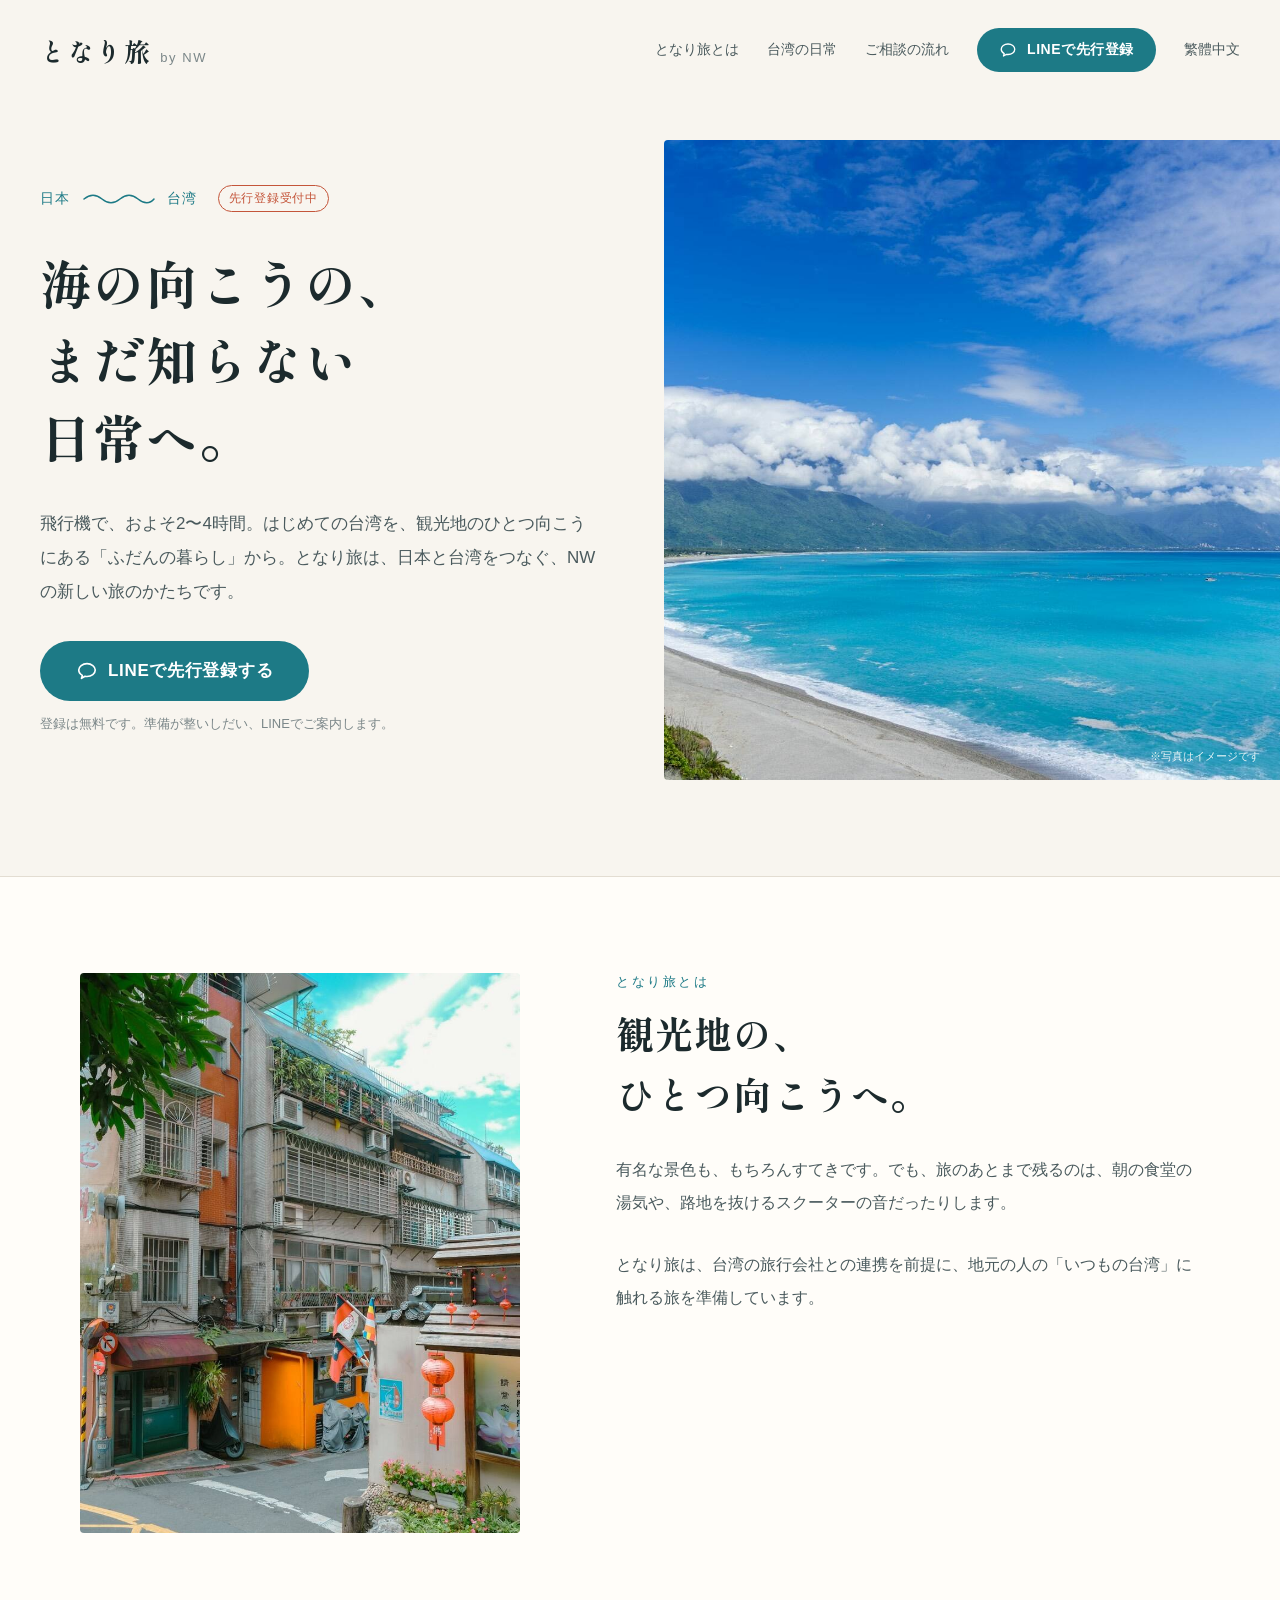
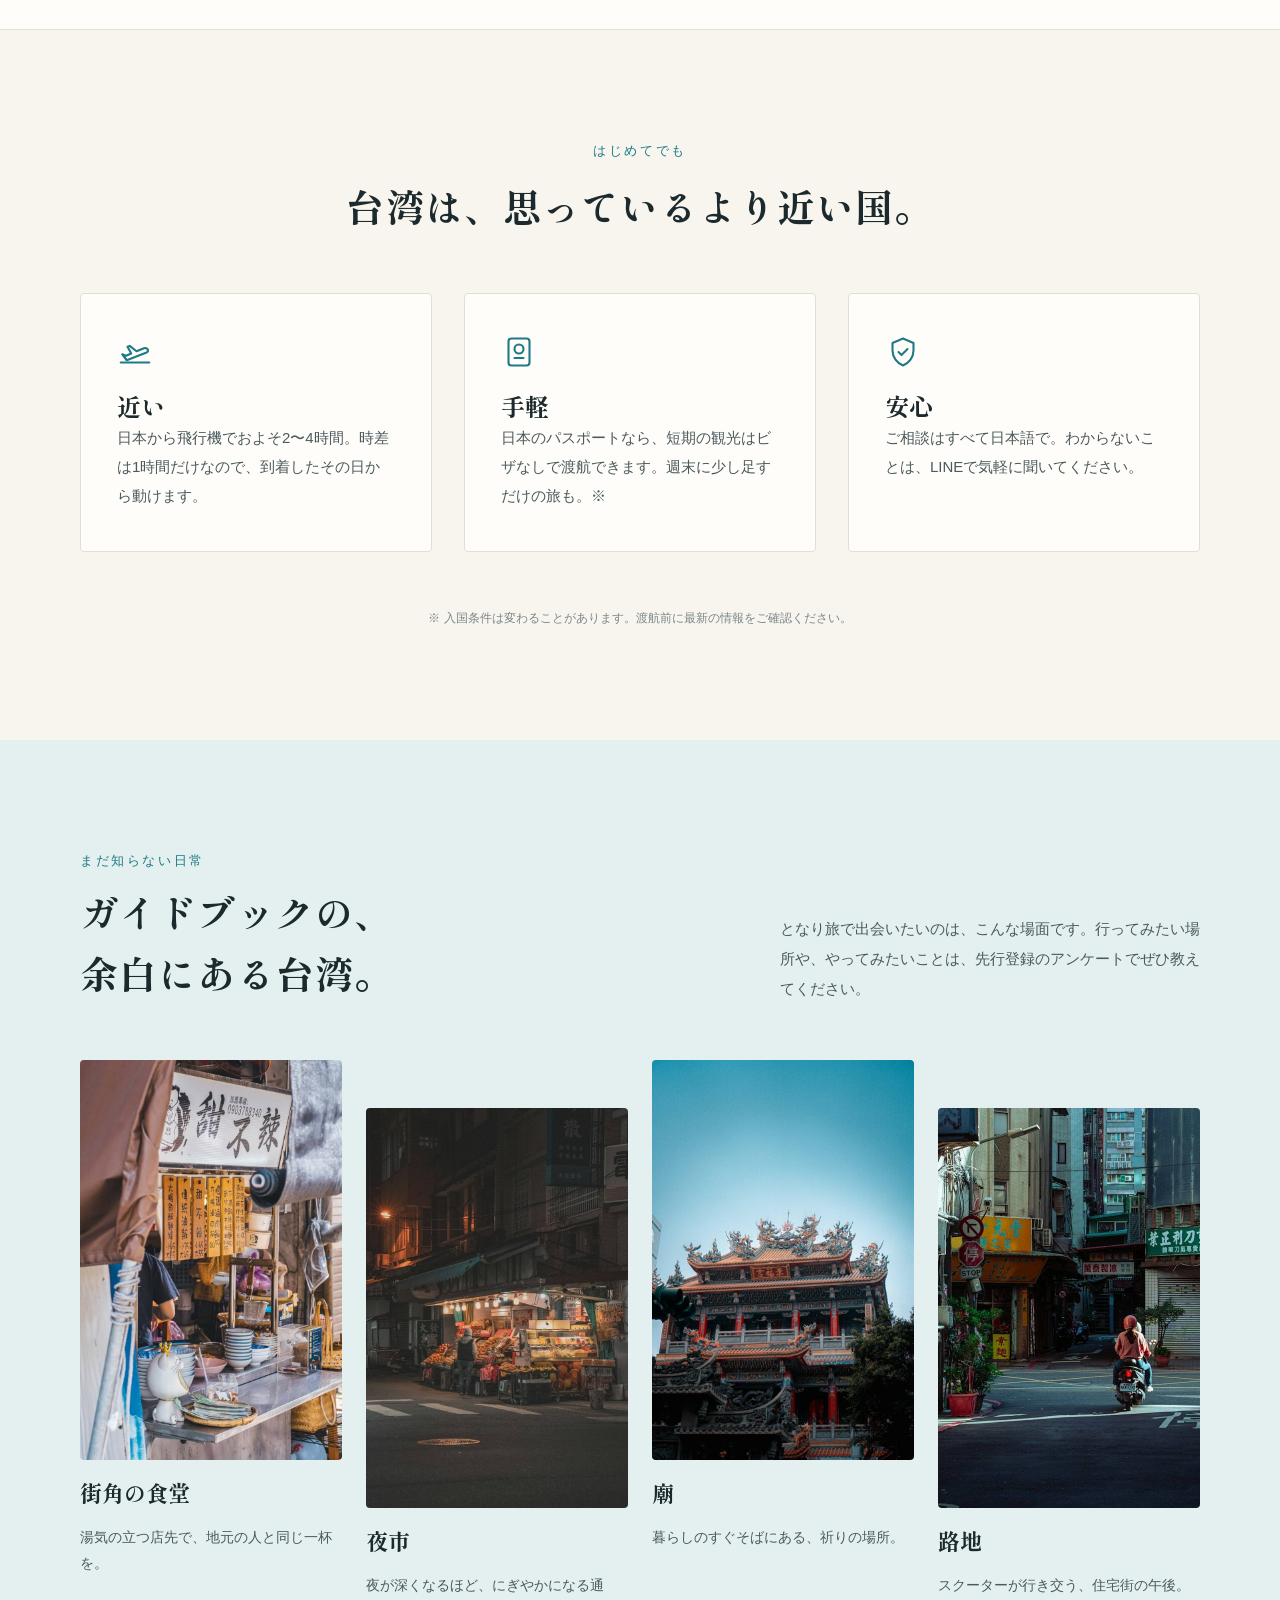
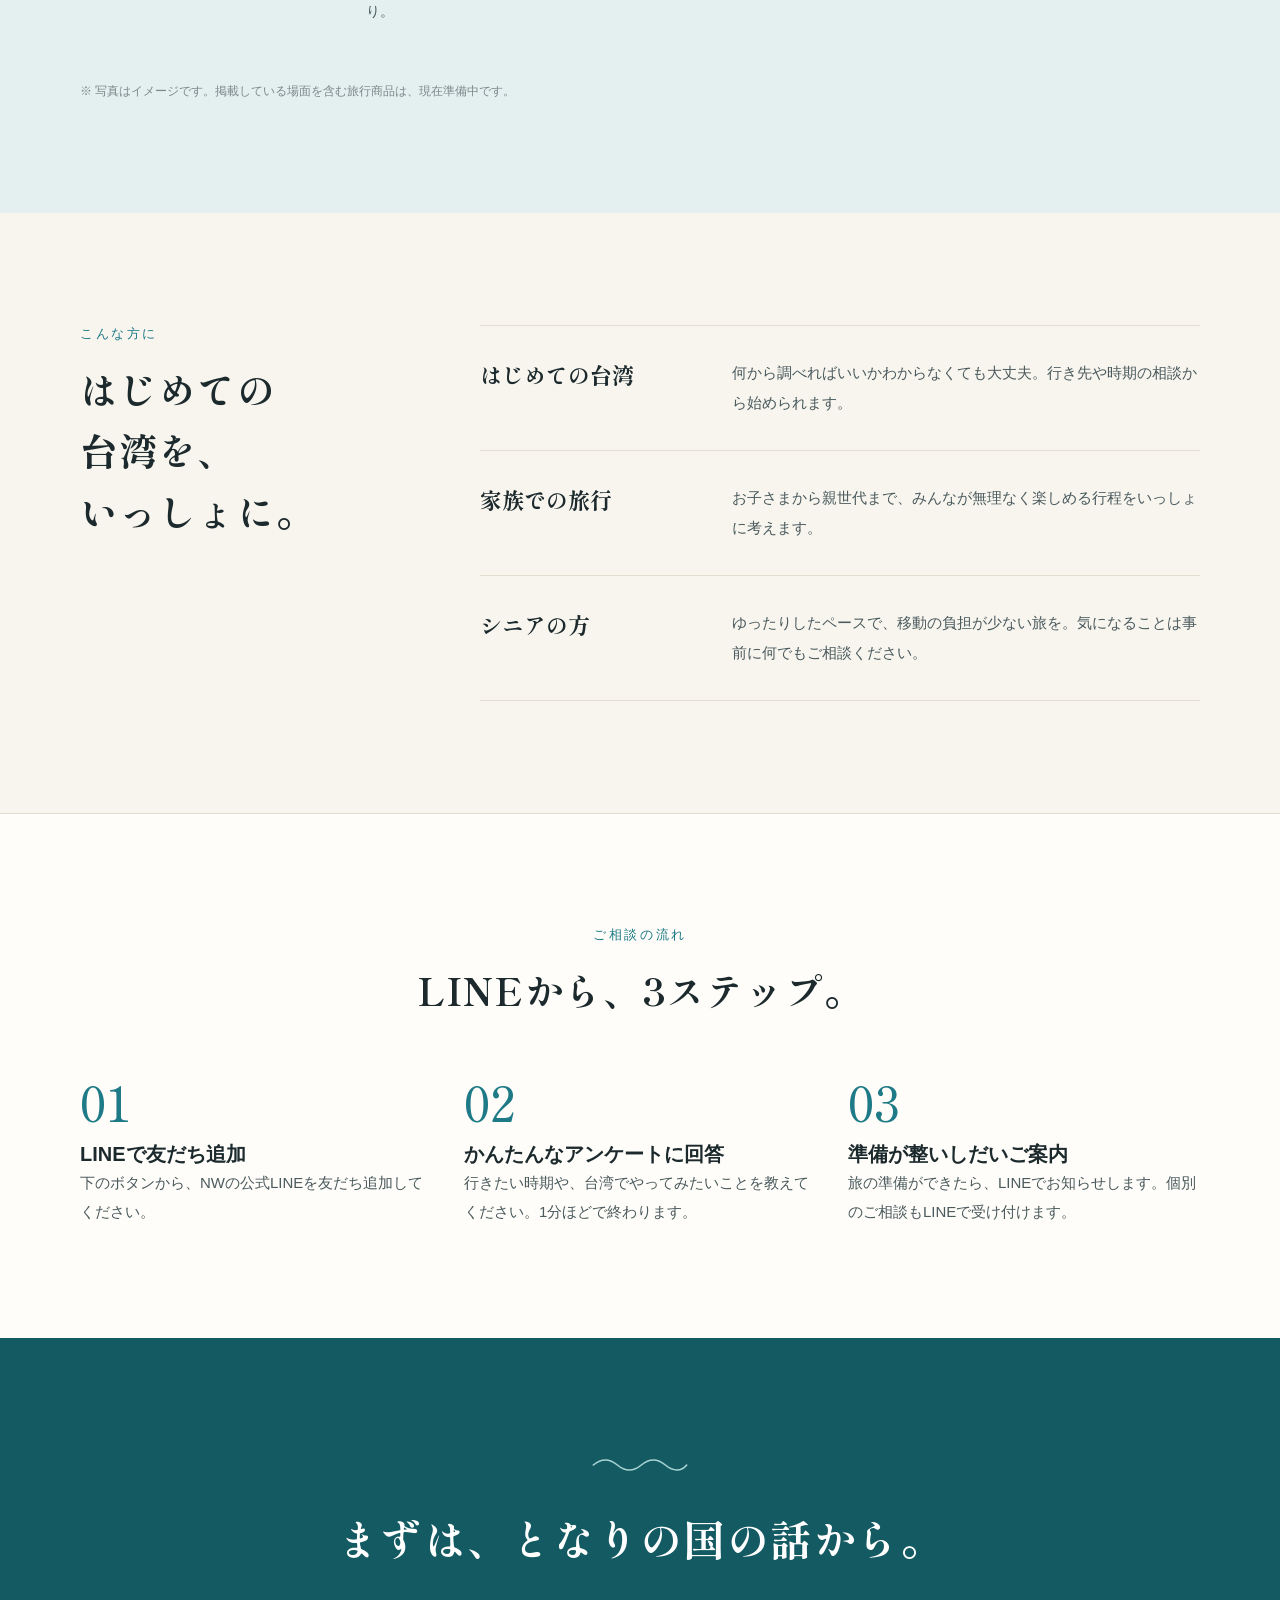
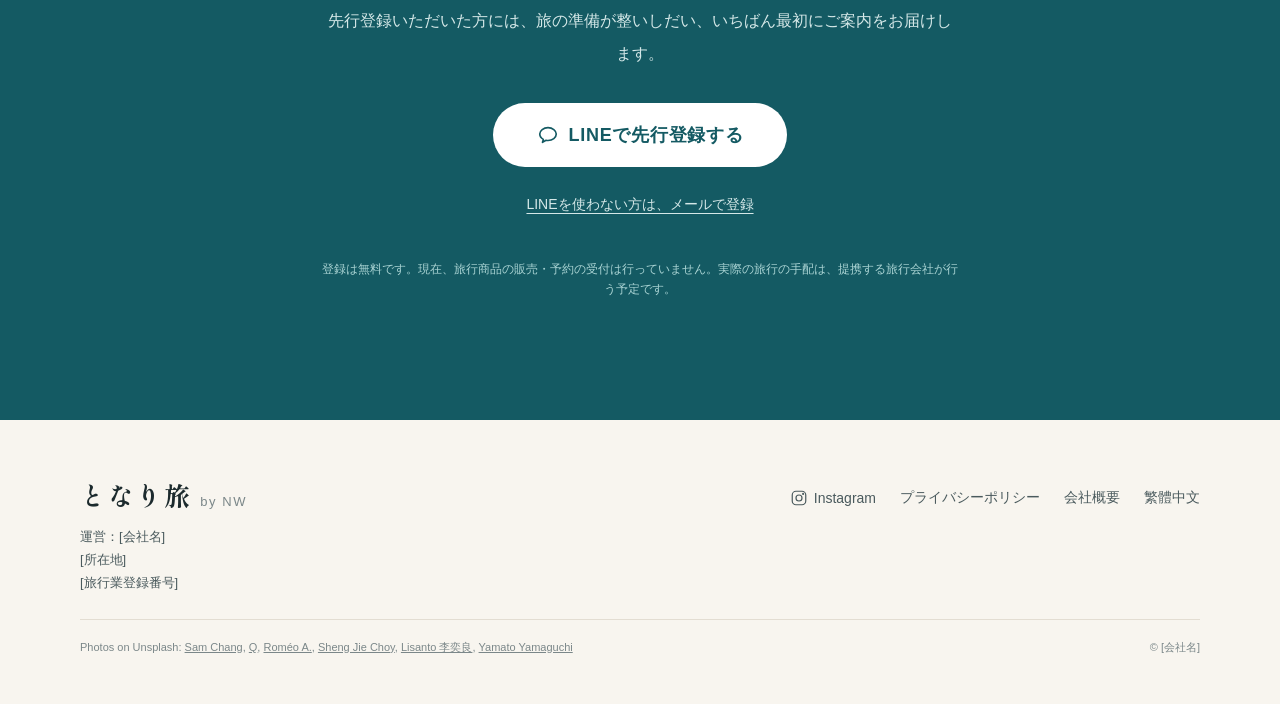
==== index.html @ 65dc94ba "Add となり旅 by NW landing pages (ja / zh-TW) Pre-launch sign-up LP with Japanese and Traditional Chines" ====
<!doctype html>
<html lang="ja">
<head>
<meta charset="utf-8">
<meta name="viewport" content="width=device-width, initial-scale=1">
<meta name="robots" content="noindex, nofollow">
<title>となり旅 by NW ｜ 海の向こうの、まだ知らない日常へ。</title>
<meta name="description" content="はじめての台湾を、観光地のひとつ向こうにある「ふだんの暮らし」から。日本と台湾をつなぐ、NWの新しい旅「となり旅」の先行登録を受け付けています。">
<meta name="theme-color" content="#f8f5ef">
<link rel="preconnect" href="https://fonts.googleapis.com">
<link rel="preconnect" href="https://fonts.gstatic.com" crossorigin>
<link rel="stylesheet" href="https://fonts.googleapis.com/css2?family=Shippori+Mincho+B1:wght@500;700&family=Zen+Kaku+Gothic+New:wght@400;500;700&display=swap">
<link rel="stylesheet" href="css/style.css">
</head>
<body>

<header class="site-header">
  <a class="brand" href="./">
    <span class="brand__name">となり旅</span>
    <span class="brand__by">by NW</span>
  </a>
  <nav class="site-nav" aria-label="ページ内">
    <a href="#about">となり旅とは</a>
    <a href="#scenes">台湾の日常</a>
    <a href="#flow">ご相談の流れ</a>
    <a class="btn" href="#entry">
      <svg width="18" height="18" viewBox="0 0 24 24" fill="none" stroke="currentColor" stroke-width="1.8" stroke-linecap="round" stroke-linejoin="round" aria-hidden="true"><path d="M12 4c-4.97 0-9 3.13-9 7 0 2.4 1.55 4.52 3.93 5.78L6 20l3.9-2.2c.68.13 1.38.2 2.1.2 4.97 0 9-3.13 9-7s-4.03-7-9-7z"/></svg>
      LINEで先行登録
    </a>
    <a href="zh-tw/" lang="zh-Hant-TW">繁體中文</a>
  </nav>
  <a class="btn site-header__cta" href="#entry">先行登録</a>
</header>

<main>
  <section class="hero">
    <div class="hero__media">
      <img src="images/sea.jpg" alt="台湾の海岸線" width="1600" height="1067" fetchpriority="high">
      <span class="hero__caption">※写真はイメージです</span>
    </div>
    <div class="hero__text">
      <p class="route">
        <span>日本</span>
        <svg height="10" viewBox="0 0 72 10" fill="none" aria-hidden="true"><path d="M1 5c6-5 12-5 18 0s12 5 18 0 12-5 18 0 12 5 16 0" stroke="currentColor" stroke-width="1.5" stroke-linecap="round"/></svg>
        <span>台湾</span>
        <span class="badge">先行登録受付中</span>
      </p>
      <h1>海の向こうの、<br>まだ知らない<br>日常へ。</h1>
      <p class="body">飛行機で、およそ2〜4時間。はじめての台湾を、観光地のひとつ向こうにある「ふだんの暮らし」から。となり旅は、日本と台湾をつなぐ、NWの新しい旅のかたちです。</p>
      <div class="hero__cta">
        <a class="btn btn--lg" href="#entry">
          <svg width="22" height="22" viewBox="0 0 24 24" fill="none" stroke="currentColor" stroke-width="1.8" stroke-linecap="round" stroke-linejoin="round" aria-hidden="true"><path d="M12 4c-4.97 0-9 3.13-9 7 0 2.4 1.55 4.52 3.93 5.78L6 20l3.9-2.2c.68.13 1.38.2 2.1.2 4.97 0 9-3.13 9-7s-4.03-7-9-7z"/></svg>
          LINEで先行登録する
        </a>
        <p class="note">登録は無料です。準備が整いしだい、LINEでご案内します。</p>
      </div>
    </div>
  </section>

  <section class="about" id="about">
    <div class="wrap about__grid">
      <img class="about__media" src="images/lanterns.jpg" alt="提灯の下がる台湾の街角" width="800" height="1200" loading="lazy">
      <div class="about__head stack">
        <p class="eyebrow">となり旅とは</p>
        <h2 class="h2">観光地の、<br>ひとつ向こうへ。</h2>
      </div>
      <div class="about__text">
        <p class="body">有名な景色も、もちろんすてきです。でも、旅のあとまで残るのは、朝の食堂の湯気や、路地を抜けるスクーターの音だったりします。</p>
        <p class="body">となり旅は、台湾の旅行会社との連携を前提に、地元の人の「いつもの台湾」に触れる旅を準備しています。</p>
      </div>
    </div>
  </section>

  <section class="section">
    <div class="wrap">
      <div class="section__head section__head--center">
        <p class="eyebrow">はじめてでも</p>
        <h2 class="h2">台湾は、<br class="br-m">思っているより近い国。</h2>
      </div>
      <div class="points">
        <div class="point">
          <svg viewBox="0 0 24 24" fill="none" stroke="#1d7a86" stroke-width="1.4" stroke-linecap="round" stroke-linejoin="round" aria-hidden="true"><path d="M2.5 19h19"/><path d="M3.5 13.5l2.5 1 3.5-1.5L7 8.5l1.5-.6 4.5 3.6 5-2c1.1-.44 2.3.1 2.6 1.1.2.7-.2 1.4-.9 1.7L6.5 17.5l-3-4z"/></svg>
          <div>
            <h3>近い</h3>
            <p>日本から飛行機でおよそ2〜4時間。時差は1時間だけなので、到着したその日から動けます。</p>
          </div>
        </div>
        <div class="point">
          <svg viewBox="0 0 24 24" fill="none" stroke="#1d7a86" stroke-width="1.4" stroke-linecap="round" stroke-linejoin="round" aria-hidden="true"><rect x="5" y="3" width="14" height="18" rx="2"/><circle cx="12" cy="10" r="3"/><path d="M9 16h6"/></svg>
          <div>
            <h3>手軽</h3>
            <p>日本のパスポートなら、短期の観光はビザなしで渡航できます。週末に少し足すだけの旅も。※</p>
          </div>
        </div>
        <div class="point">
          <svg viewBox="0 0 24 24" fill="none" stroke="#1d7a86" stroke-width="1.4" stroke-linecap="round" stroke-linejoin="round" aria-hidden="true"><path d="M12 3l7 3v5c0 4.5-3 8.3-7 10-4-1.7-7-5.5-7-10V6l7-3z"/><path d="M9 12l2 2 4-4"/></svg>
          <div>
            <h3>安心</h3>
            <p>ご相談はすべて日本語で。わからないことは、LINEで気軽に聞いてください。</p>
          </div>
        </div>
      </div>
      <p class="note">※ 入国条件は変わることがあります。渡航前に最新の情報をご確認ください。</p>
    </div>
  </section>

  <section class="section section--tint" id="scenes">
    <div class="wrap">
      <div class="section__head section__head--split">
        <div class="stack">
          <p class="eyebrow">まだ知らない日常</p>
          <h2 class="h2">ガイドブックの、<br>余白にある台湾。</h2>
        </div>
        <p class="body">となり旅で出会いたいのは、こんな場面です。行ってみたい場所や、やってみたいことは、先行登録のアンケートでぜひ教えてください。</p>
      </div>
      <div class="scenes">
        <div class="scene">
          <img src="images/breakfast.jpg" alt="台湾の街角の食堂" width="800" height="1200" loading="lazy">
          <h3>街角の食堂</h3>
          <p>湯気の立つ店先で、地元の人と同じ一杯を。</p>
        </div>
        <div class="scene">
          <img src="images/market.jpg" alt="夜の果物屋" width="960" height="1200" loading="lazy">
          <h3>夜市</h3>
          <p>夜が深くなるほど、にぎやかになる通り。</p>
        </div>
        <div class="scene">
          <img src="images/temple.jpg" alt="台湾の廟" width="800" height="1200" loading="lazy">
          <h3>廟</h3>
          <p>暮らしのすぐそばにある、祈りの場所。</p>
        </div>
        <div class="scene">
          <img src="images/alley.jpg" alt="スクーターが走る路地" width="1200" height="800" loading="lazy">
          <h3>路地</h3>
          <p>スクーターが行き交う、住宅街の午後。</p>
        </div>
      </div>
      <p class="note">※ 写真はイメージです。掲載している場面を含む旅行商品は、現在準備中です。</p>
    </div>
  </section>

  <section class="section">
    <div class="wrap whom-grid">
      <div class="section__head">
        <p class="eyebrow">こんな方に</p>
        <h2 class="h2">はじめての<br class="br-d">台湾を、<br>いっしょに。</h2>
      </div>
      <div class="whom">
        <div class="whom__item">
          <h3>はじめての台湾</h3>
          <p>何から調べればいいかわからなくても大丈夫。行き先や時期の相談から始められます。</p>
        </div>
        <div class="whom__item">
          <h3>家族での旅行</h3>
          <p>お子さまから親世代まで、みんなが無理なく楽しめる行程をいっしょに考えます。</p>
        </div>
        <div class="whom__item">
          <h3>シニアの方</h3>
          <p>ゆったりしたペースで、移動の負担が少ない旅を。気になることは事前に何でもご相談ください。</p>
        </div>
      </div>
    </div>
  </section>

  <section class="section section--paper" id="flow">
    <div class="wrap">
      <div class="section__head section__head--center">
        <p class="eyebrow">ご相談の流れ</p>
        <h2 class="h2">LINEから、3ステップ。</h2>
      </div>
      <ol class="steps">
        <li class="step">
          <span class="step__num">01</span>
          <div>
            <h3>LINEで友だち追加</h3>
            <p>下のボタンから、NWの公式LINEを友だち追加してください。</p>
          </div>
        </li>
        <li class="step">
          <span class="step__num">02</span>
          <div>
            <h3>かんたんなアンケートに回答</h3>
            <p>行きたい時期や、台湾でやってみたいことを教えてください。1分ほどで終わります。</p>
          </div>
        </li>
        <li class="step">
          <span class="step__num">03</span>
          <div>
            <h3>準備が整いしだいご案内</h3>
            <p>旅の準備ができたら、LINEでお知らせします。個別のご相談もLINEで受け付けます。</p>
          </div>
        </li>
      </ol>
    </div>
  </section>

  <section class="entry" id="entry">
    <div class="wrap entry__inner">
      <svg width="96" height="14" viewBox="0 0 72 10" fill="none" aria-hidden="true"><path d="M1 5c6-5 12-5 18 0s12 5 18 0 12-5 18 0 12 5 16 0" stroke="#a9d3d3" stroke-width="1.2" stroke-linecap="round"/></svg>
      <h2 class="h2">まずは、<br class="br-m">となりの国の話から。</h2>
      <p class="body">先行登録いただいた方には、旅の準備が整いしだい、いちばん最初にご案内をお届けします。</p>
      <div class="entry__actions">
        <a class="btn btn--lg btn--light" href="#" data-todo="LINE友だち追加URL">
          <svg width="22" height="22" viewBox="0 0 24 24" fill="none" stroke="currentColor" stroke-width="1.8" stroke-linecap="round" stroke-linejoin="round" aria-hidden="true"><path d="M12 4c-4.97 0-9 3.13-9 7 0 2.4 1.55 4.52 3.93 5.78L6 20l3.9-2.2c.68.13 1.38.2 2.1.2 4.97 0 9-3.13 9-7s-4.03-7-9-7z"/></svg>
          LINEで先行登録する
        </a>
        <a class="entry__sub" href="#" data-todo="登録フォームURL">LINEを使わない方は、メールで登録</a>
      </div>
      <p class="note">登録は無料です。現在、旅行商品の販売・予約の受付は行っていません。実際の旅行の手配は、提携する旅行会社が行う予定です。</p>
    </div>
  </section>
</main>

<footer class="site-footer">
  <div class="wrap">
    <div class="footer__top">
      <div>
        <a class="brand" href="./">
          <span class="brand__name">となり旅</span>
          <span class="brand__by">by NW</span>
        </a>
        <p class="footer__info">運営：[会社名]<br>[所在地]<br>[旅行業登録番号]</p>
      </div>
      <nav class="footer__links" aria-label="関連リンク">
        <a href="#" data-todo="Instagram URL">
          <svg width="18" height="18" viewBox="0 0 24 24" fill="none" stroke="currentColor" stroke-width="1.6" stroke-linecap="round" stroke-linejoin="round" aria-hidden="true"><rect x="3" y="3" width="18" height="18" rx="5"/><circle cx="12" cy="12" r="4"/><circle cx="17.5" cy="6.5" r="0.6"/></svg>
          Instagram
        </a>
        <a href="#" data-todo="プライバシーポリシーURL">プライバシーポリシー</a>
        <a href="#" data-todo="会社概要URL">会社概要</a>
        <a href="zh-tw/" lang="zh-Hant-TW">繁體中文</a>
      </nav>
    </div>
    <div class="footer__bottom">
      <p>Photos on Unsplash:
        <a href="https://unsplash.com/photos/qeETHbnFP3k">Sam Chang</a>,
        <a href="https://unsplash.com/photos/-mjP7Icbweo">Q</a>,
        <a href="https://unsplash.com/photos/vVSfT3BGTpU">Roméo A.</a>,
        <a href="https://unsplash.com/photos/BJ_3fA90gYo">Sheng Jie Choy</a>,
        <a href="https://unsplash.com/photos/N9Bb1ED2jwI">Lisanto 李奕良</a>,
        <a href="https://unsplash.com/photos/0eChcvsKYlU">Yamato Yamaguchi</a>
      </p>
      <p>© [会社名]</p>
    </div>
  </div>
</footer>

</body>
</html>
---- css/style.css ----
/* となり旅 by NW — shared styles (mobile first, desktop from 900px) */
:root {
  --bg: #f8f5ef;
  --paper: #fffdf9;
  --ink: #1c2a2d;
  --ink-2: #4a5a5d;
  --ink-3: #7b8789;
  --line: #e3ddd2;
  --sea: #1d7a86;
  --sea-deep: #145a63;
  --sea-tint: #e4f0ef;
  --sea-soft: #a9d3d3;
  --sea-mist: #d5e8e8;
  --vermilion: #c4553a;
  --serif: 'Shippori Mincho B1', 'Hiragino Mincho ProN', 'Yu Mincho', serif;
  --sans: 'Zen Kaku Gothic New', 'Hiragino Sans', 'Yu Gothic', sans-serif;
  --brand: 'Shippori Mincho B1', 'Hiragino Mincho ProN', serif;
}
:lang(zh-Hant-TW) {
  --serif: 'Noto Serif TC', 'Songti TC', 'PMingLiU', serif;
  --sans: 'Noto Sans TC', 'PingFang TC', 'Microsoft JhengHei', sans-serif;
}

* { box-sizing: border-box; }
html { scroll-behavior: smooth; }
@media (prefers-reduced-motion: reduce) { html { scroll-behavior: auto; } }
body {
  margin: 0;
  overflow-x: hidden;
  background: var(--bg);
  color: var(--ink);
  font-family: var(--sans);
  -webkit-font-smoothing: antialiased;
}
h1, h2, h3, p { margin: 0; }
img { display: block; max-width: 100%; }
a { color: var(--sea); text-decoration: none; }
a:hover { color: var(--sea-deep); }
a:focus-visible { outline: 2px solid var(--sea); outline-offset: 3px; }
svg { flex-shrink: 0; }

.wrap { width: 100%; max-width: 1200px; margin: 0 auto; padding: 0 20px; }
.eyebrow { font-size: 12px; font-weight: 500; letter-spacing: 0.2em; color: var(--sea); }
.h2 { font-family: var(--serif); font-weight: 700; font-size: 28px; line-height: 1.6; letter-spacing: 0.03em; text-wrap: balance; }
.body { font-size: 15px; line-height: 2; color: var(--ink-2); text-wrap: pretty; }
.note { font-size: 11px; line-height: 1.7; color: var(--ink-3); }
.stack { display: flex; flex-direction: column; gap: 12px; }
.br-d { display: none; }

/* Brand */
.brand { display: flex; align-items: baseline; gap: 8px; color: var(--ink); }
.brand:hover { color: var(--ink); }
.brand__name { font-family: var(--brand); font-weight: 700; font-size: 21px; letter-spacing: 0.08em; }
.brand__by { font-size: 11px; letter-spacing: 0.12em; color: var(--ink-3); }

/* Buttons */
.btn {
  display: inline-flex; align-items: center; justify-content: center; gap: 10px;
  min-height: 44px; padding: 0 18px; border-radius: 999px;
  background: var(--sea); color: #fff; font-size: 13px; font-weight: 700; letter-spacing: 0.04em;
}
.btn:hover { background: var(--sea-deep); color: #fff; }
.btn--lg { width: 100%; height: 56px; font-size: 16px; }
.btn--light { background: #fff; color: var(--sea-deep); }
.btn--light:hover { background: var(--sea-mist); color: var(--sea-deep); }
.btn--light:focus-visible { outline-color: #fff; }

/* Header */
.site-header { display: flex; align-items: center; justify-content: space-between; height: 64px; padding: 0 20px; }
.site-nav { display: none; }

/* Hero */
.hero { display: flex; flex-direction: column; gap: 28px; padding: 8px 0 72px; }
.hero__media { position: relative; }
.hero__media img { width: 100%; height: 300px; object-fit: cover; }
.hero__caption { position: absolute; right: 12px; bottom: 10px; font-size: 10px; color: #fff; opacity: 0.9; }
.hero__text { display: flex; flex-direction: column; gap: 24px; padding: 0 20px; }
.route { display: flex; flex-wrap: wrap; align-items: center; gap: 10px; font-size: 13px; font-weight: 500; letter-spacing: 0.1em; color: var(--sea); }
.route svg { width: 48px; }
.badge { padding: 3px 9px; border: 1px solid var(--vermilion); border-radius: 999px; color: var(--vermilion); font-size: 11px; letter-spacing: 0.06em; }
.hero h1 { font-family: var(--serif); font-weight: 700; font-size: 34px; line-height: 1.55; letter-spacing: 0.03em; }
.hero__cta { display: flex; flex-direction: column; gap: 10px; }
.hero__cta .note { font-size: 12px; text-align: center; }

/* About */
.about { background: var(--paper); border-top: 1px solid var(--line); border-bottom: 1px solid var(--line); padding: 64px 0; }
.about__grid { display: flex; flex-direction: column; gap: 24px; }
.about__media { order: 2; width: 100%; height: 380px; object-fit: cover; border-radius: 4px; }
.about__head { order: 1; }
.about__text { order: 3; display: flex; flex-direction: column; gap: 24px; }

/* Sections */
.section { padding: 72px 0; }
.section--paper { background: var(--paper); border-top: 1px solid var(--line); }
.section--tint { background: var(--sea-tint); }
.section__head { display: flex; flex-direction: column; gap: 12px; margin-bottom: 32px; }

/* Points (ja only) */
.points { display: flex; flex-direction: column; gap: 16px; }
.point { display: grid; grid-template-columns: 40px minmax(0, 1fr); gap: 16px; padding: 24px 20px; background: var(--paper); border: 1px solid var(--line); border-radius: 4px; }
.point svg { width: 32px; height: 32px; }
.point h3 { font-family: var(--serif); font-size: 20px; font-weight: 700; margin-bottom: 8px; }
.point p { font-size: 14px; line-height: 1.9; color: var(--ink-2); }
.points + .note { margin-top: 24px; }

/* Scenes */
.scenes { display: grid; grid-template-columns: repeat(2, minmax(0, 1fr)); gap: 24px 14px; }
.scene { display: flex; flex-direction: column; gap: 10px; }
.scene img { width: 100%; height: 220px; object-fit: cover; border-radius: 4px; }
.scene h3 { font-family: var(--serif); font-size: 18px; font-weight: 700; }
.scene p { font-size: 13px; line-height: 1.8; color: var(--ink-2); }
.scenes + .note { margin-top: 32px; }

/* For whom */
.whom { display: flex; flex-direction: column; border-bottom: 1px solid var(--line); }
.whom__item { display: flex; flex-direction: column; gap: 8px; padding: 22px 0; border-top: 1px solid var(--line); }
.whom__item h3 { font-family: var(--serif); font-size: 19px; font-weight: 700; }
.whom__item p { font-size: 14px; line-height: 1.9; color: var(--ink-2); }

/* Flow */
.steps { display: flex; flex-direction: column; gap: 28px; margin: 0; padding: 0; list-style: none; }
.step { display: grid; grid-template-columns: 52px minmax(0, 1fr); gap: 12px; }
.step__num { font-family: var(--serif); font-size: 32px; font-weight: 500; color: var(--sea); line-height: 1.1; }
.step h3 { font-size: 17px; font-weight: 700; margin-bottom: 6px; }
.step p { font-size: 14px; line-height: 1.9; color: var(--ink-2); }

/* NW mobile (zh only) */
.nwm { display: flex; flex-direction: column; gap: 12px; margin-top: 48px; padding: 20px; border: 1px solid var(--line); border-radius: 4px; background: var(--bg); }
.nwm__head { display: flex; align-items: center; gap: 12px; }
.nwm__head p { font-size: 15px; font-weight: 700; }
.nwm__body { font-size: 13px; line-height: 1.8; color: var(--ink-2); }
.nwm__link { display: inline-flex; align-items: center; gap: 6px; min-height: 44px; font-size: 14px; font-weight: 700; }

/* Entry */
.entry { background: var(--sea-deep); color: #fff; padding: 80px 0; text-align: center; }
.entry__inner { display: flex; flex-direction: column; align-items: center; gap: 24px; max-width: 720px; }
.entry .body { color: var(--sea-mist); font-size: 14px; }
.entry__actions { display: flex; flex-direction: column; align-items: stretch; gap: 14px; width: 100%; }
.entry__sub { display: inline-flex; align-items: center; justify-content: center; min-height: 44px; font-size: 13px; color: var(--sea-mist); text-decoration: underline; text-underline-offset: 4px; }
.entry__sub:hover { color: #fff; }
.entry .note { color: var(--sea-soft); text-align: left; }

/* Footer */
.site-footer { padding: 44px 0 36px; }
.footer__top { display: flex; flex-direction: column; gap: 20px; }
.footer__info { font-size: 12px; line-height: 1.8; color: var(--ink-2); margin-top: 12px; }
.footer__links { display: flex; flex-wrap: wrap; gap: 4px 20px; }
.footer__links a { display: inline-flex; align-items: center; gap: 6px; min-height: 44px; font-size: 13px; color: var(--ink-2); }
.footer__links a:hover { color: var(--sea); }
.footer__bottom { display: flex; flex-direction: column; gap: 6px; margin-top: 24px; padding-top: 18px; border-top: 1px solid var(--line); font-size: 10px; line-height: 1.7; color: var(--ink-3); }
.footer__bottom a { color: inherit; text-decoration: underline; }

/* ---------- Desktop ---------- */
@media (min-width: 900px) {
  .wrap { padding: 0 40px; }
  .eyebrow { font-size: 13px; }
  .h2 { font-size: 38px; }
  .body { font-size: 16px; line-height: 2.1; }
  .note { font-size: 12px; }
  .br-d { display: inline; }
  .br-m { display: none; }

  .brand__name { font-size: 26px; }
  .brand__by { font-size: 13px; }
  .btn { height: 44px; padding: 0 22px; font-size: 14px; }
  .btn--lg { width: auto; height: 60px; padding: 0 36px; font-size: 17px; }

  .site-header { height: auto; padding: 28px 40px; max-width: 1440px; margin: 0 auto; }
  .site-nav { display: flex; align-items: center; gap: 28px; }
  .site-header__cta { display: none; }
  .site-nav > a:not(.btn) { font-size: 14px; color: var(--ink-2); }
  .site-nav > a:not(.btn):hover { color: var(--sea); }

  .hero { display: grid; grid-template-columns: minmax(0, 560px) minmax(0, 1fr); gap: 64px; align-items: center; max-width: 1440px; margin: 0 auto; padding: 40px 0 96px 40px; }
  .hero__media { order: 2; }
  .hero__media img { height: 640px; border-radius: 4px 0 0 4px; }
  .hero__caption { right: 20px; bottom: 16px; font-size: 11px; }
  .hero__text { order: 1; gap: 32px; padding: 0; }
  .route { font-size: 14px; gap: 12px; }
  .route svg { width: 72px; }
  .badge { margin-left: 8px; padding: 4px 10px; font-size: 12px; }
  .hero h1 { font-size: clamp(42px, 4vw, 54px); line-height: 1.5; letter-spacing: 0.04em; }
  .hero .body { font-size: 17px; line-height: 2; }
  .hero__cta { align-items: flex-start; gap: 12px; }
  .hero__cta .note { font-size: 13px; text-align: left; }

  .about { padding: 96px 0; }
  .about__grid { display: grid; grid-template-columns: 440px minmax(0, 1fr); grid-template-rows: auto 1fr; column-gap: 96px; row-gap: 28px; align-items: start; }
  .about__media { order: 0; grid-row: 1 / 3; width: 440px; height: 560px; }
  .about__head { order: 0; align-self: end; }
  .about__text { order: 0; gap: 28px; }

  .section { padding: 112px 0; }
  .section__head { gap: 16px; margin-bottom: 56px; }
  .section__head--center { align-items: center; text-align: center; }
  .section__head--split { flex-direction: row; align-items: flex-end; justify-content: space-between; gap: 40px; }
  .section__head--split .body { max-width: 420px; font-size: 15px; line-height: 2; }

  .points { display: grid; grid-template-columns: repeat(3, minmax(0, 1fr)); gap: 32px; }
  .point { display: flex; flex-direction: column; gap: 18px; padding: 40px 36px; }
  .point svg { width: 36px; height: 36px; }
  .point h3 { font-size: 24px; margin-bottom: 0; }
  .point p { font-size: 15px; line-height: 1.95; }
  .points + .note { margin-top: 56px; text-align: center; }

  .scenes { grid-template-columns: repeat(4, minmax(0, 1fr)); gap: 24px; }
  .scene { gap: 16px; }
  .scene:nth-child(even) { padding-top: 48px; }
  .scene img { height: 400px; }
  .scene h3 { font-size: 22px; }
  .scene p { font-size: 14px; line-height: 1.9; }
  .scenes + .note { margin-top: 56px; }

  .whom-grid { display: grid; grid-template-columns: 320px minmax(0, 1fr); gap: 80px; }
  .whom-grid .section__head { margin-bottom: 0; }
  .whom__item { display: grid; grid-template-columns: 220px minmax(0, 1fr); gap: 32px; padding: 32px 0; }
  .whom__item h3 { font-size: 22px; }
  .whom__item p { font-size: 15px; line-height: 2; }

  .steps { display: grid; grid-template-columns: repeat(3, minmax(0, 1fr)); gap: 32px; }
  .step { display: flex; flex-direction: column; gap: 16px; }
  .step__num { font-size: 48px; line-height: 1; }
  .step h3 { font-size: 20px; margin-bottom: 0; }
  .step p { font-size: 15px; line-height: 1.95; }

  .nwm { flex-direction: row; flex-wrap: wrap; align-items: center; justify-content: space-between; gap: 8px 40px; margin-top: 72px; padding: 28px 36px; }
  .nwm__head p { font-size: 16px; }
  .nwm__body { flex: 1 1 320px; font-size: 14px; }

  .entry { padding: 120px 0; }
  .entry__inner { gap: 32px; }
  .entry .h2 { font-size: 42px; }
  .entry .body { font-size: 16px; }
  .entry__actions { align-items: center; gap: 16px; }
  .entry__actions .btn--lg { height: 64px; padding: 0 44px; font-size: 18px; }
  .entry__sub { font-size: 14px; }
  .entry .note { text-align: center; }

  .site-footer { padding: 56px 0 48px; }
  .footer__top { flex-direction: row; align-items: flex-start; justify-content: space-between; gap: 40px; }
  .footer__info { font-size: 13px; }
  .footer__links { gap: 4px 24px; }
  .footer__links a { font-size: 14px; }
  .footer__bottom { flex-direction: row; justify-content: space-between; gap: 40px; font-size: 11px; }
}
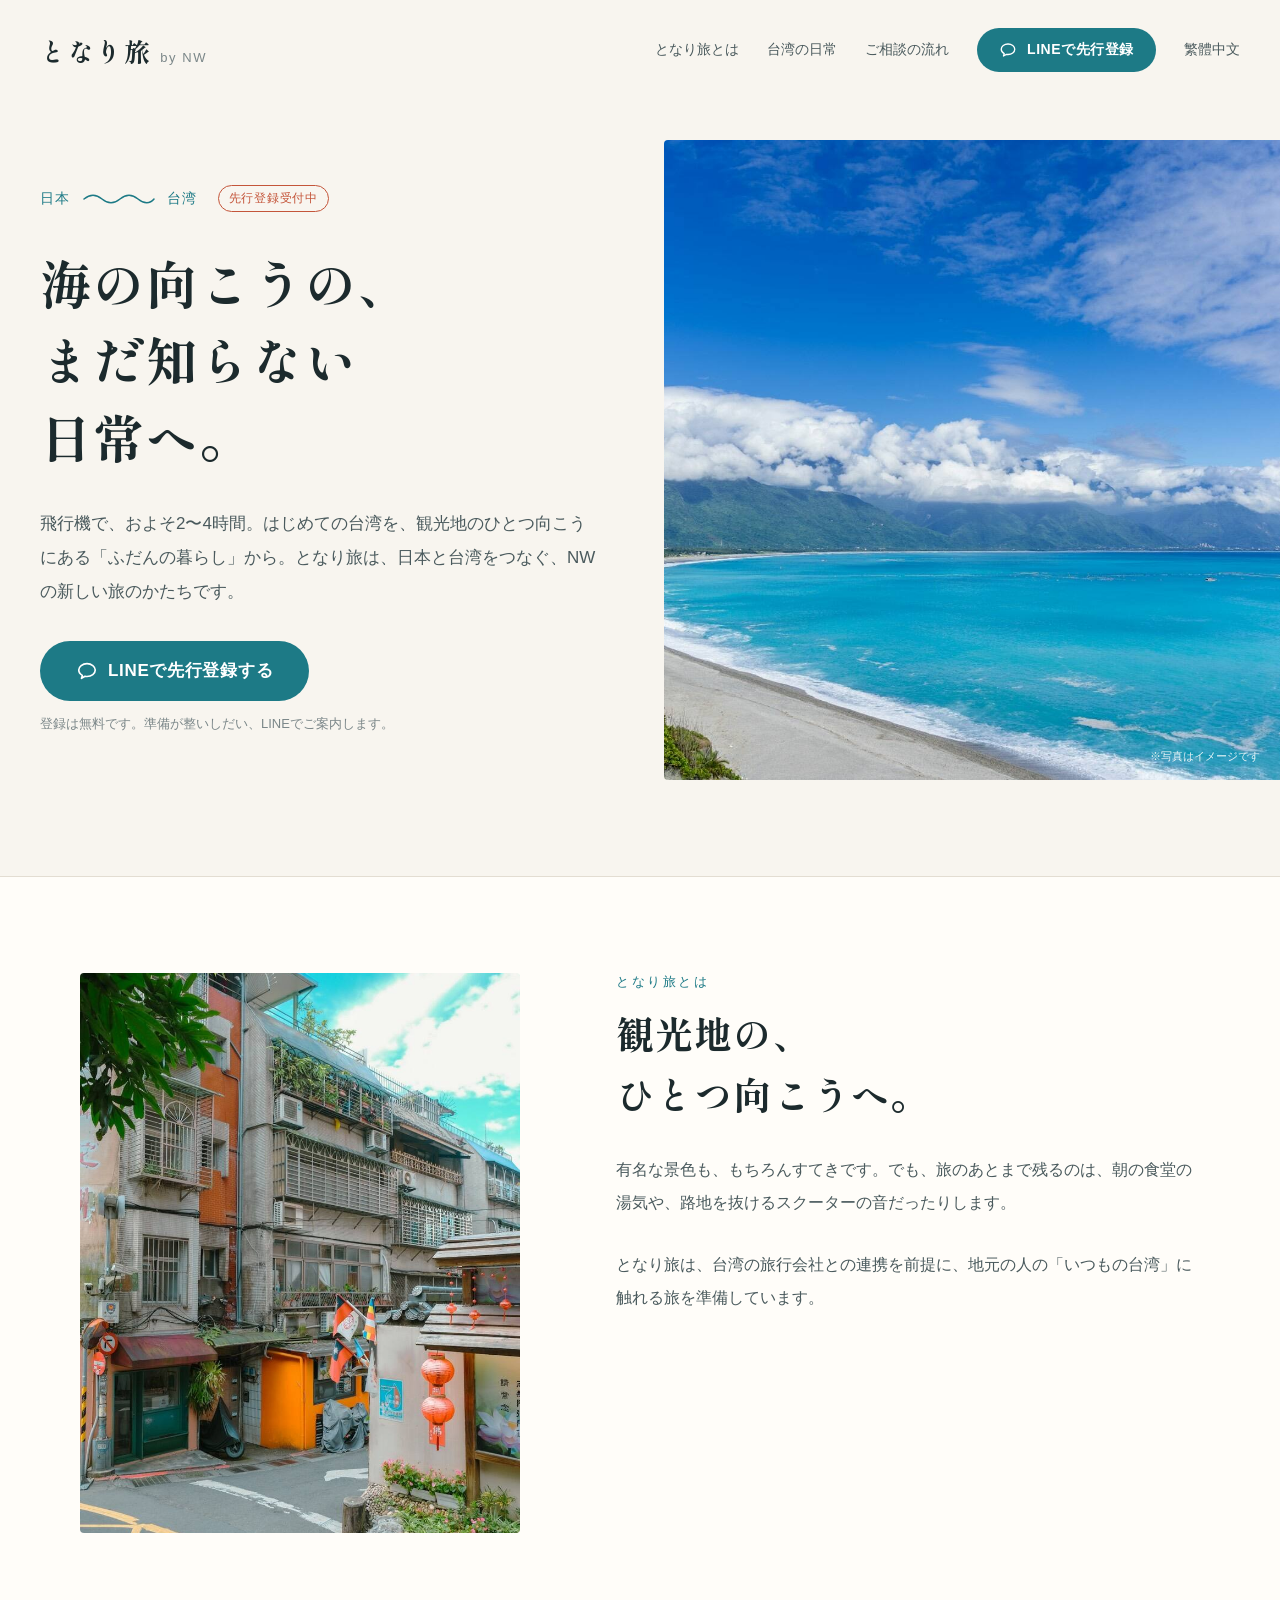
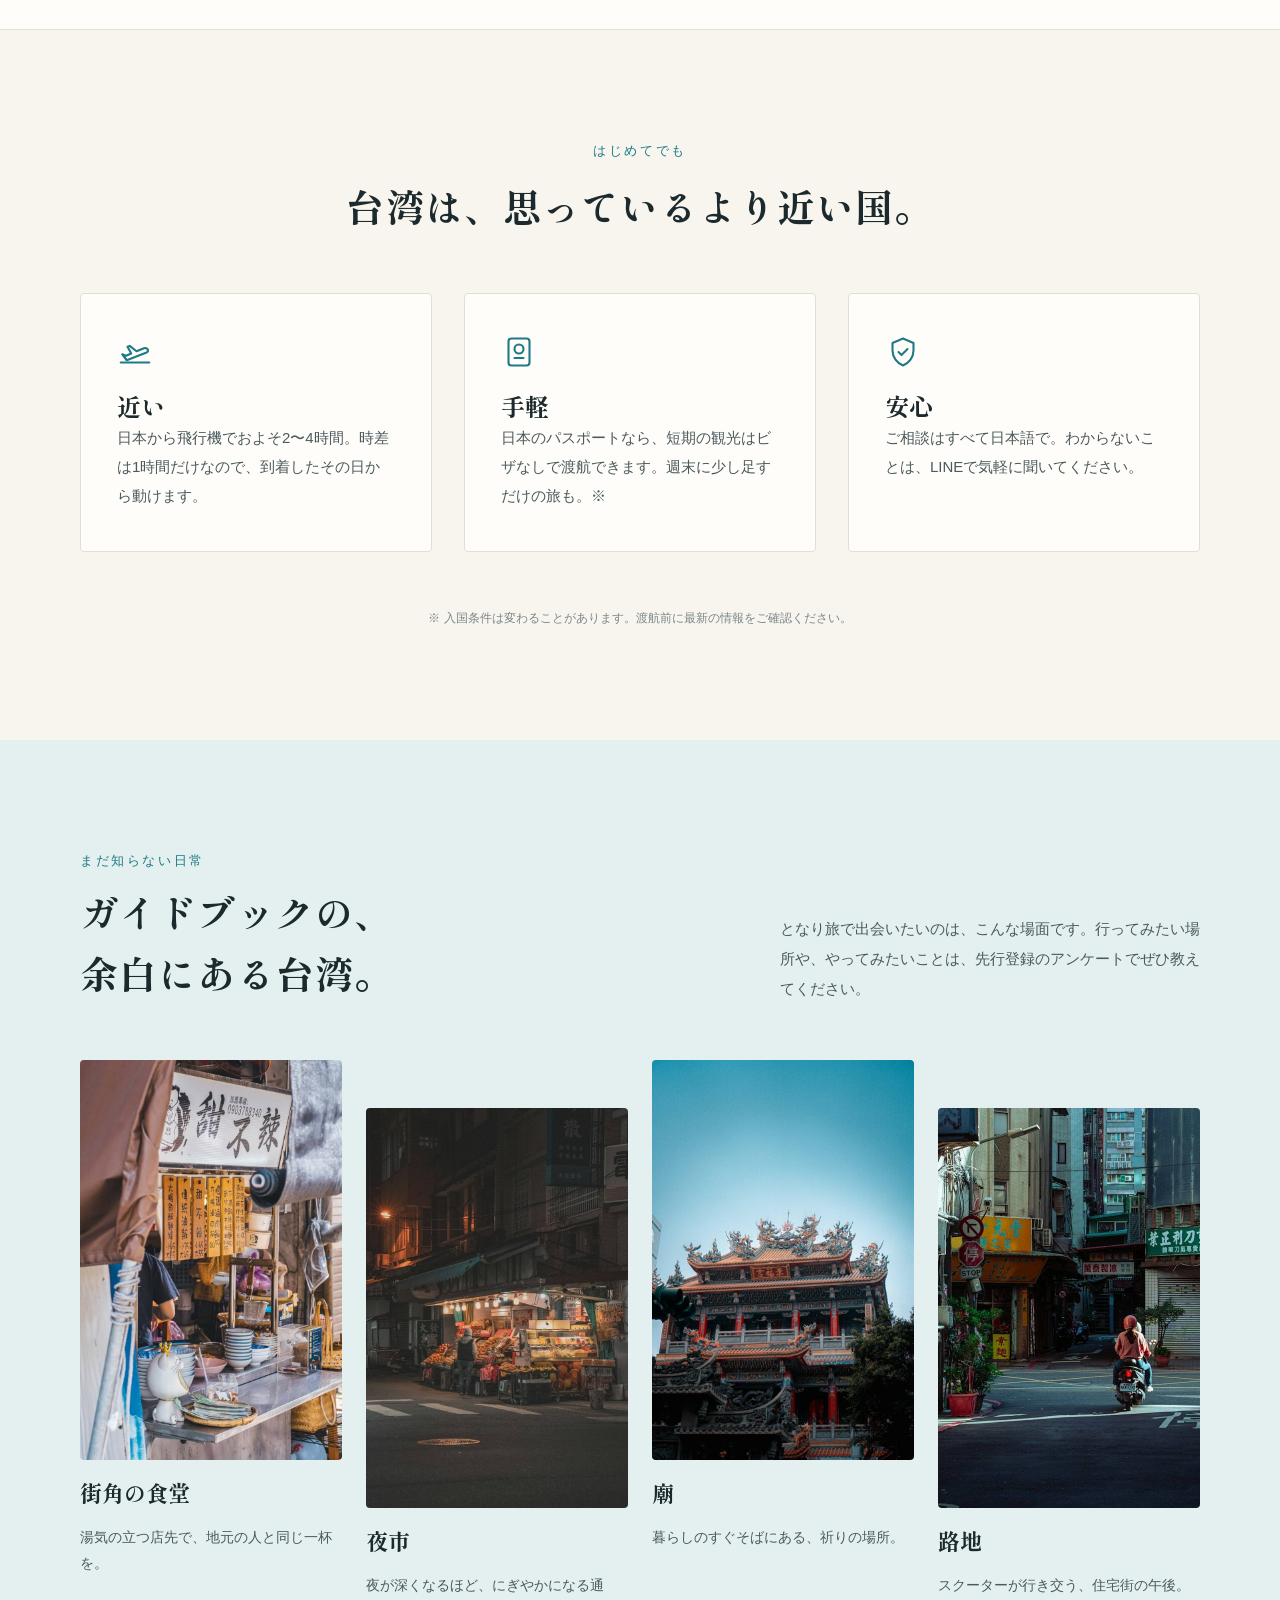
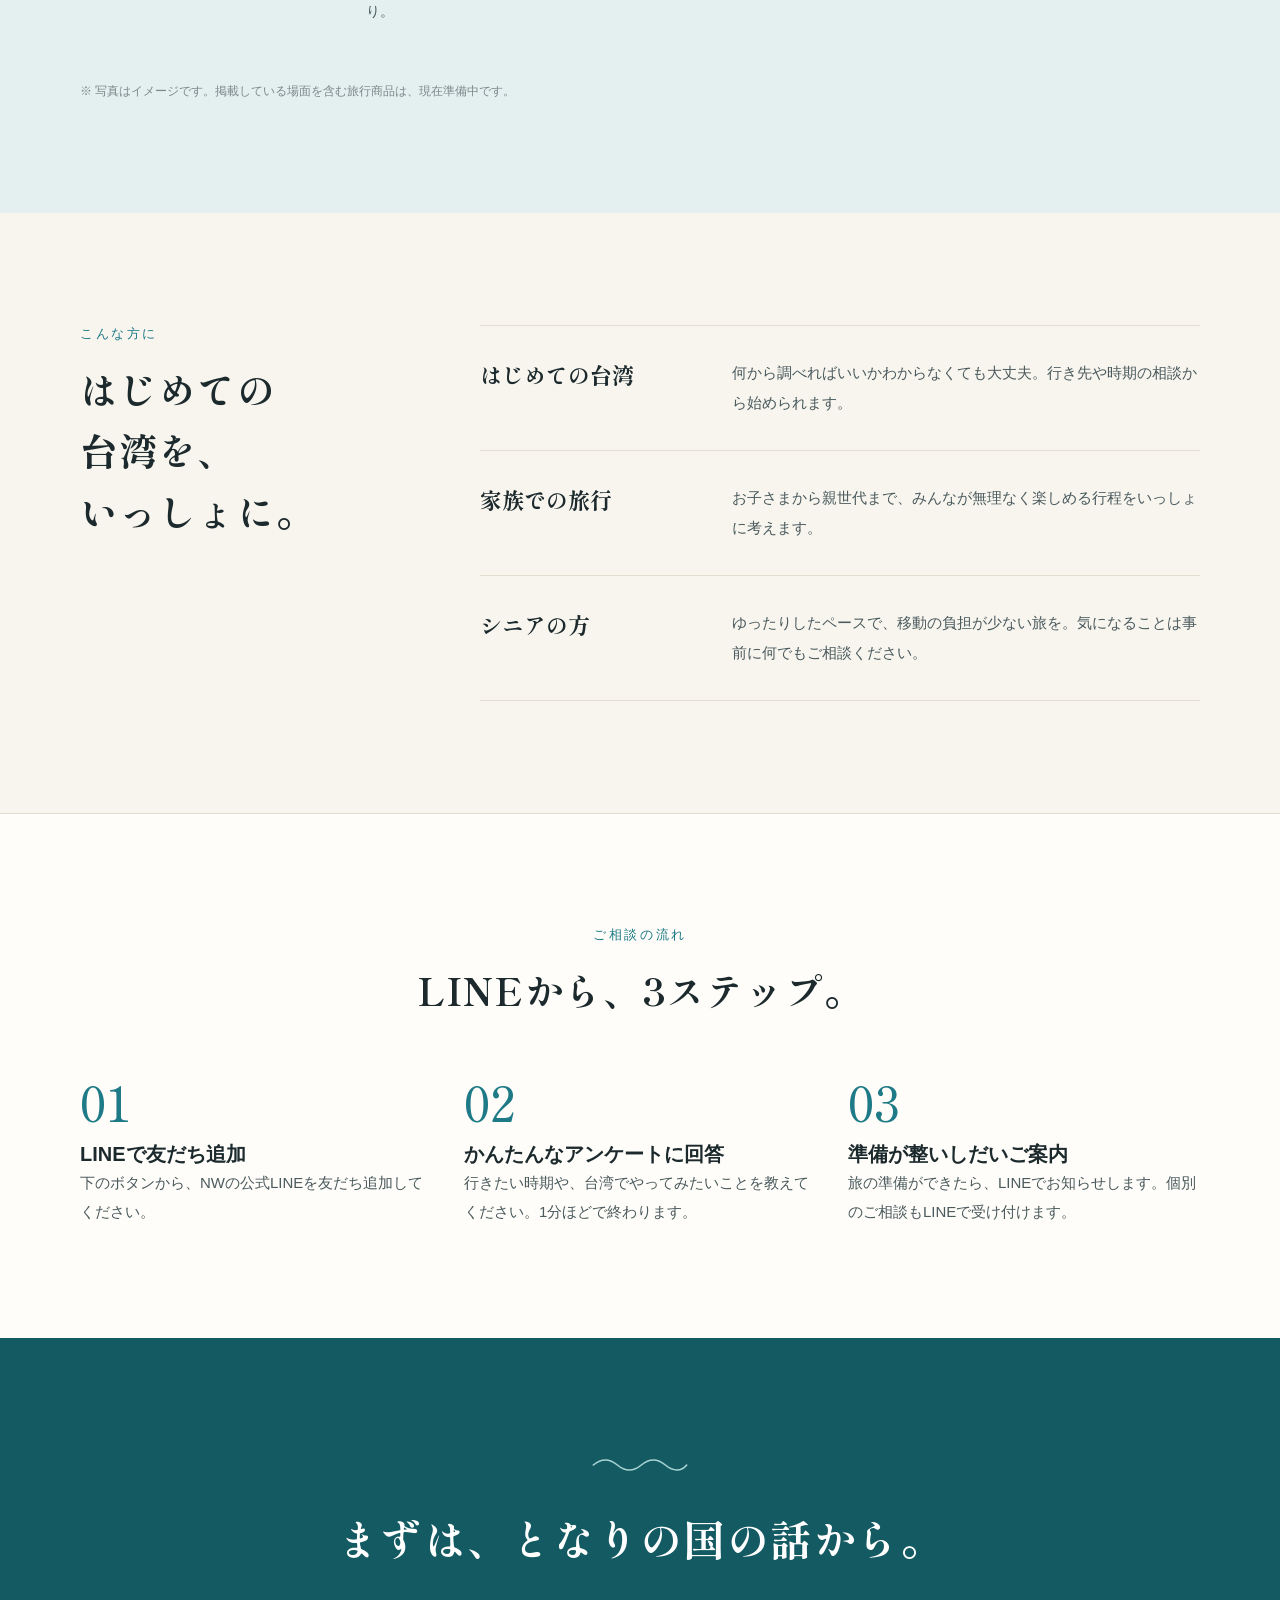
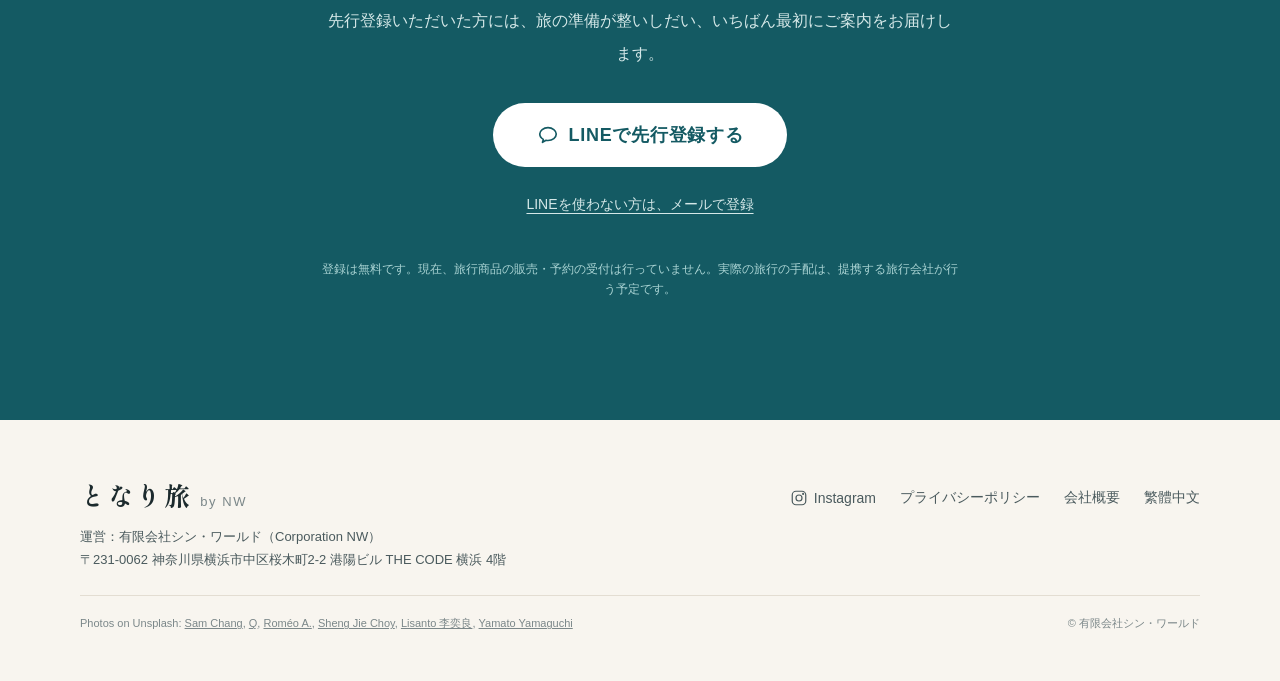
==== commit bed02d3c: "運営会社の情報を記載し、本体サイトとNW mobileへのリンクを設定 - フッターの運営会社・所在地・著作権表示を有限会社シン・ワールドの情報にする - 旅行業登録が未了のため、登録番号の仮置き欄を" ====
--- a/index.html
+++ b/index.html
@@ -219,7 +219,7 @@
           <span class="brand__name">となり旅</span>
           <span class="brand__by">by NW</span>
         </a>
-        <p class="footer__info">運営：[会社名]<br>[所在地]<br>[旅行業登録番号]</p>
+        <p class="footer__info">運営：有限会社シン・ワールド（Corporation NW）<br>〒231-0062 神奈川県横浜市中区桜木町2-2 港陽ビル THE CODE 横浜 4階</p>
       </div>
       <nav class="footer__links" aria-label="関連リンク">
         <a href="#" data-todo="Instagram URL">
@@ -227,7 +227,7 @@
           Instagram
         </a>
         <a href="#" data-todo="プライバシーポリシーURL">プライバシーポリシー</a>
-        <a href="#" data-todo="会社概要URL">会社概要</a>
+        <a href="../">会社概要</a>
         <a href="zh-tw/" lang="zh-Hant-TW">繁體中文</a>
       </nav>
     </div>
@@ -240,7 +240,7 @@
         <a href="https://unsplash.com/photos/N9Bb1ED2jwI">Lisanto 李奕良</a>,
         <a href="https://unsplash.com/photos/0eChcvsKYlU">Yamato Yamaguchi</a>
       </p>
-      <p>© [会社名]</p>
+      <p>© 有限会社シン・ワールド</p>
     </div>
   </div>
 </footer>
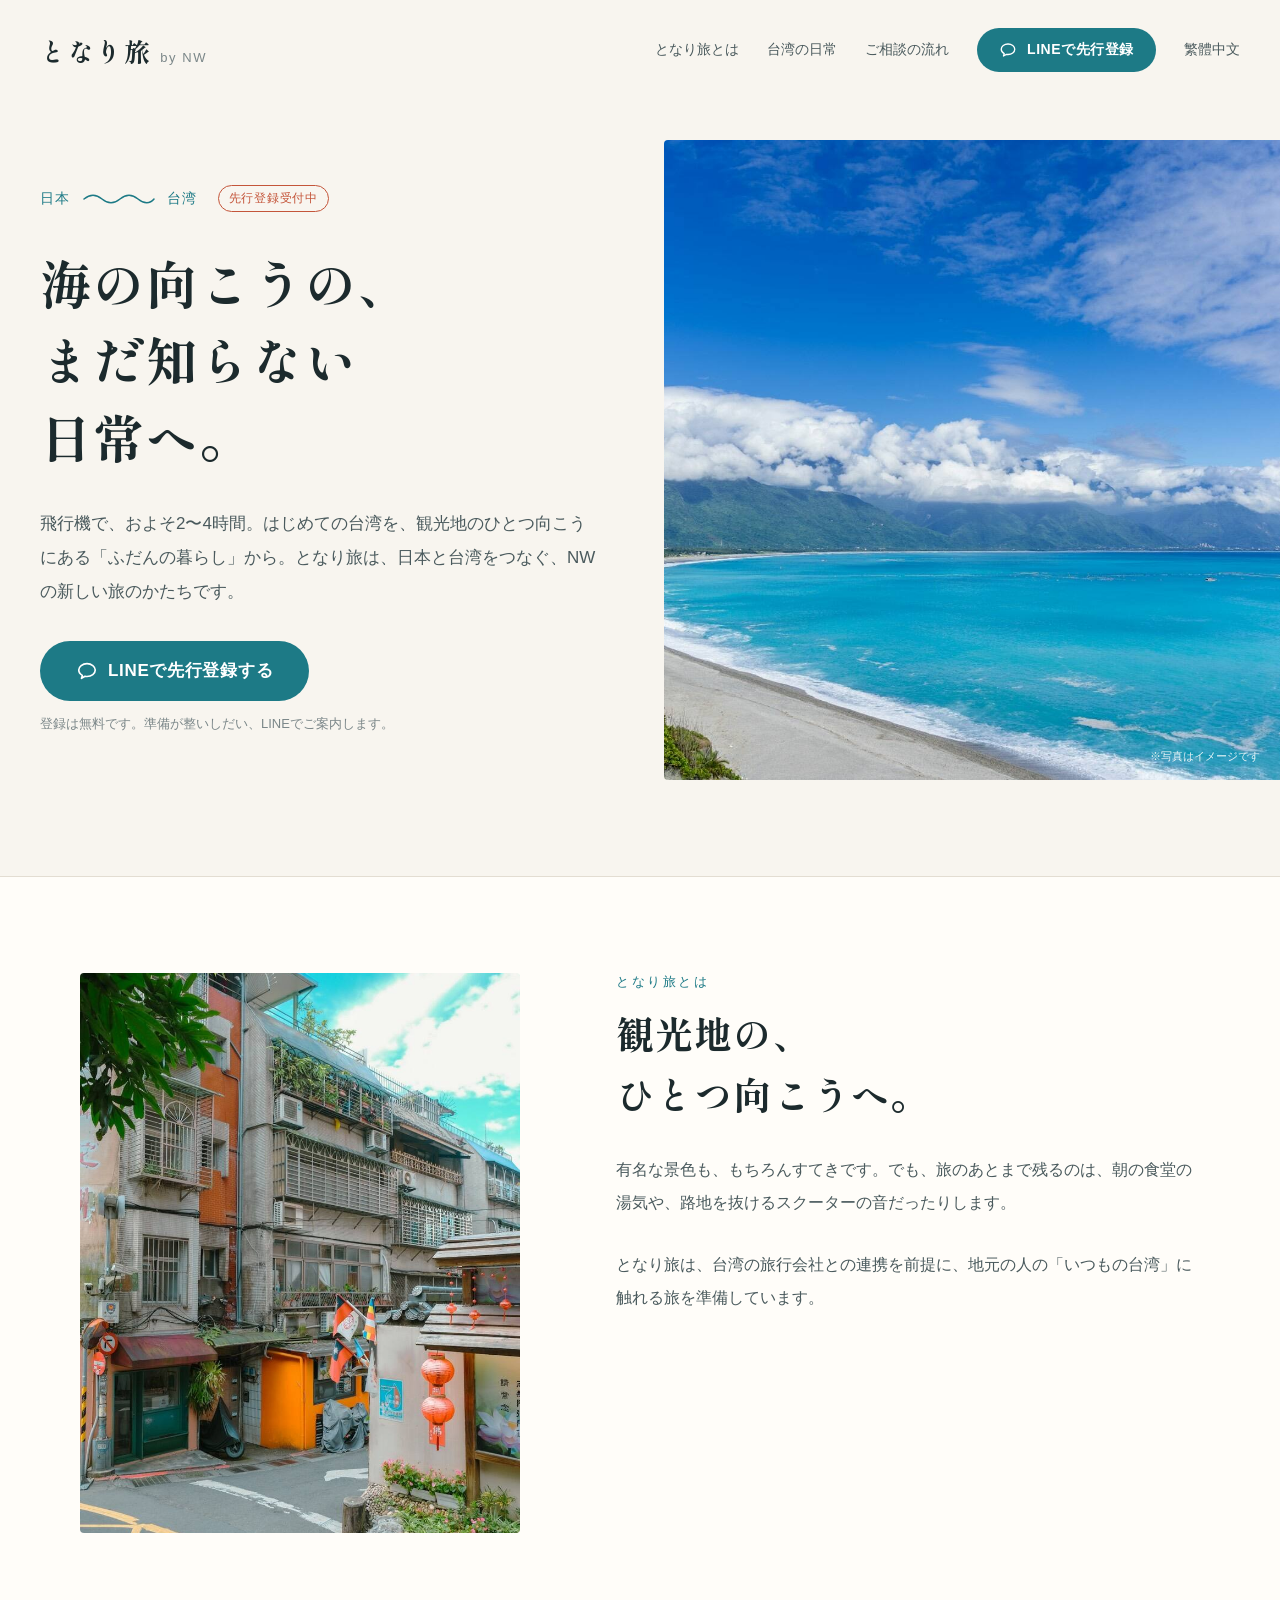
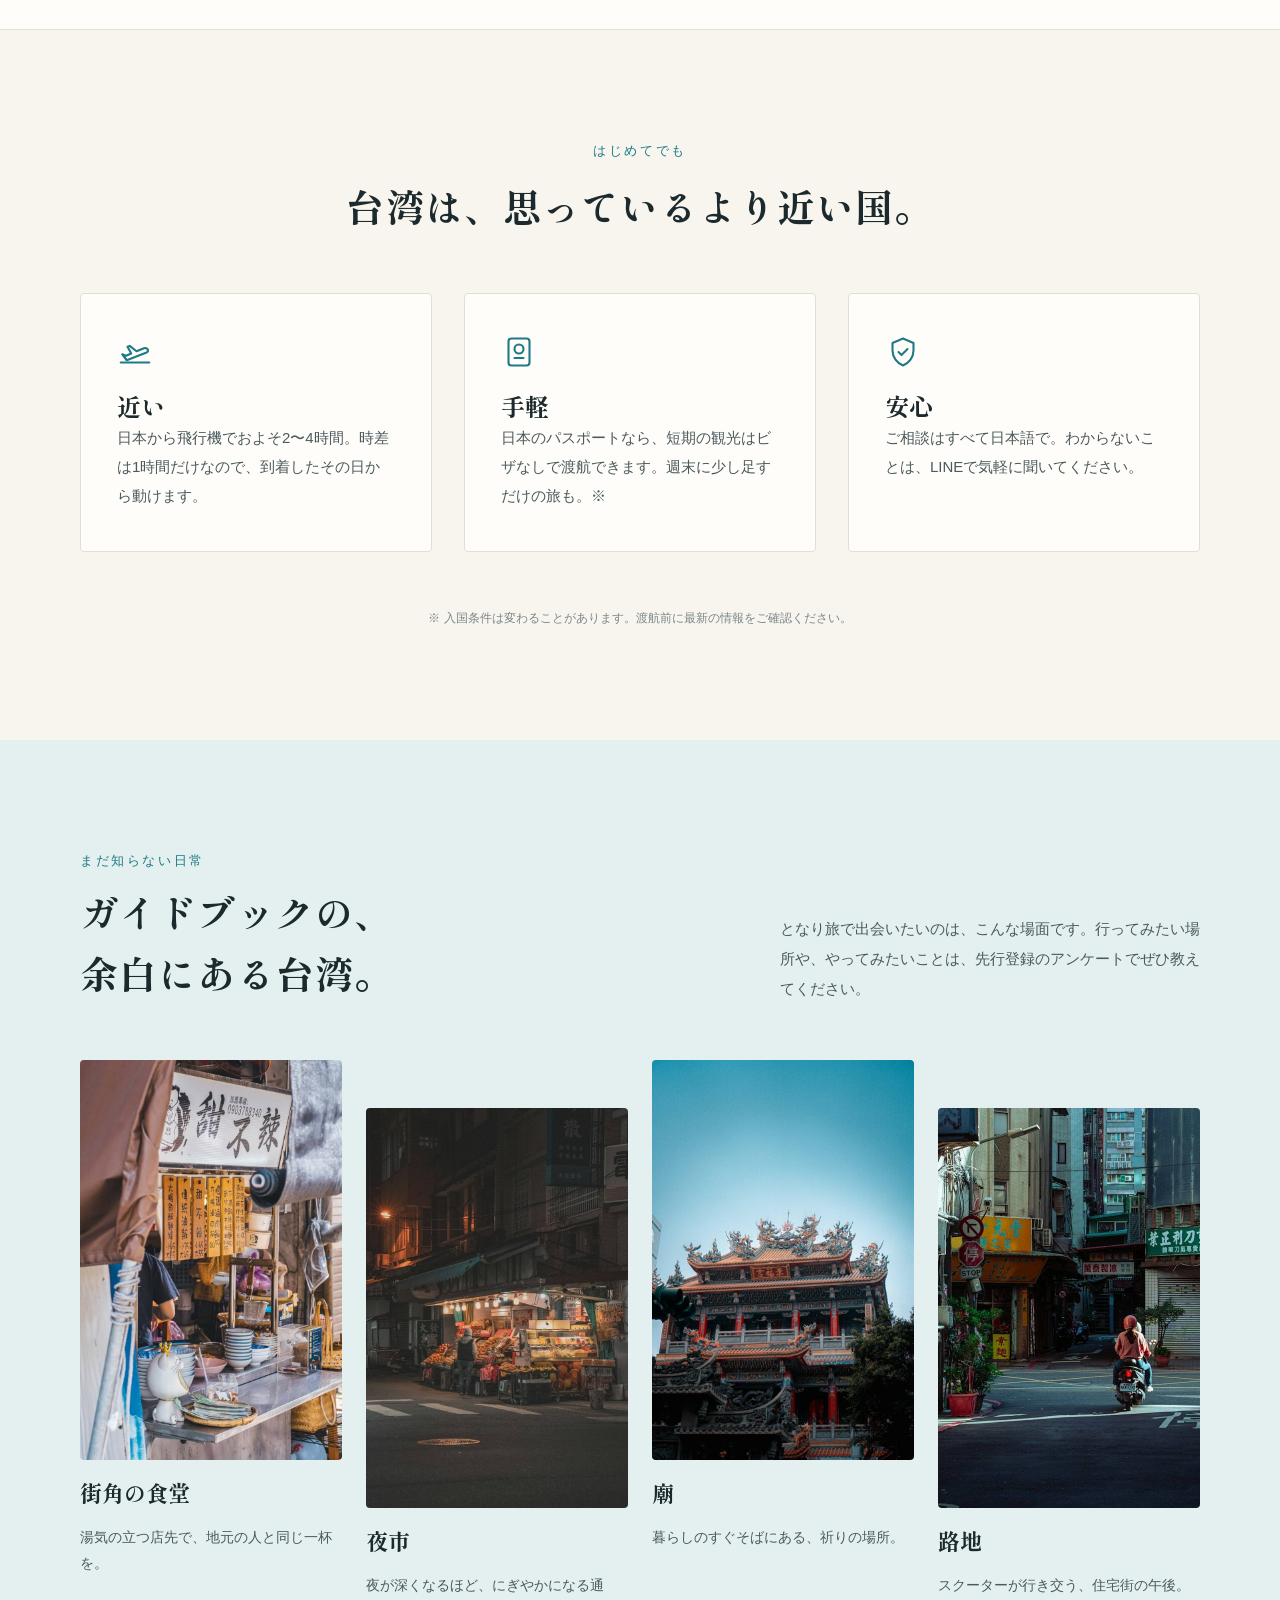
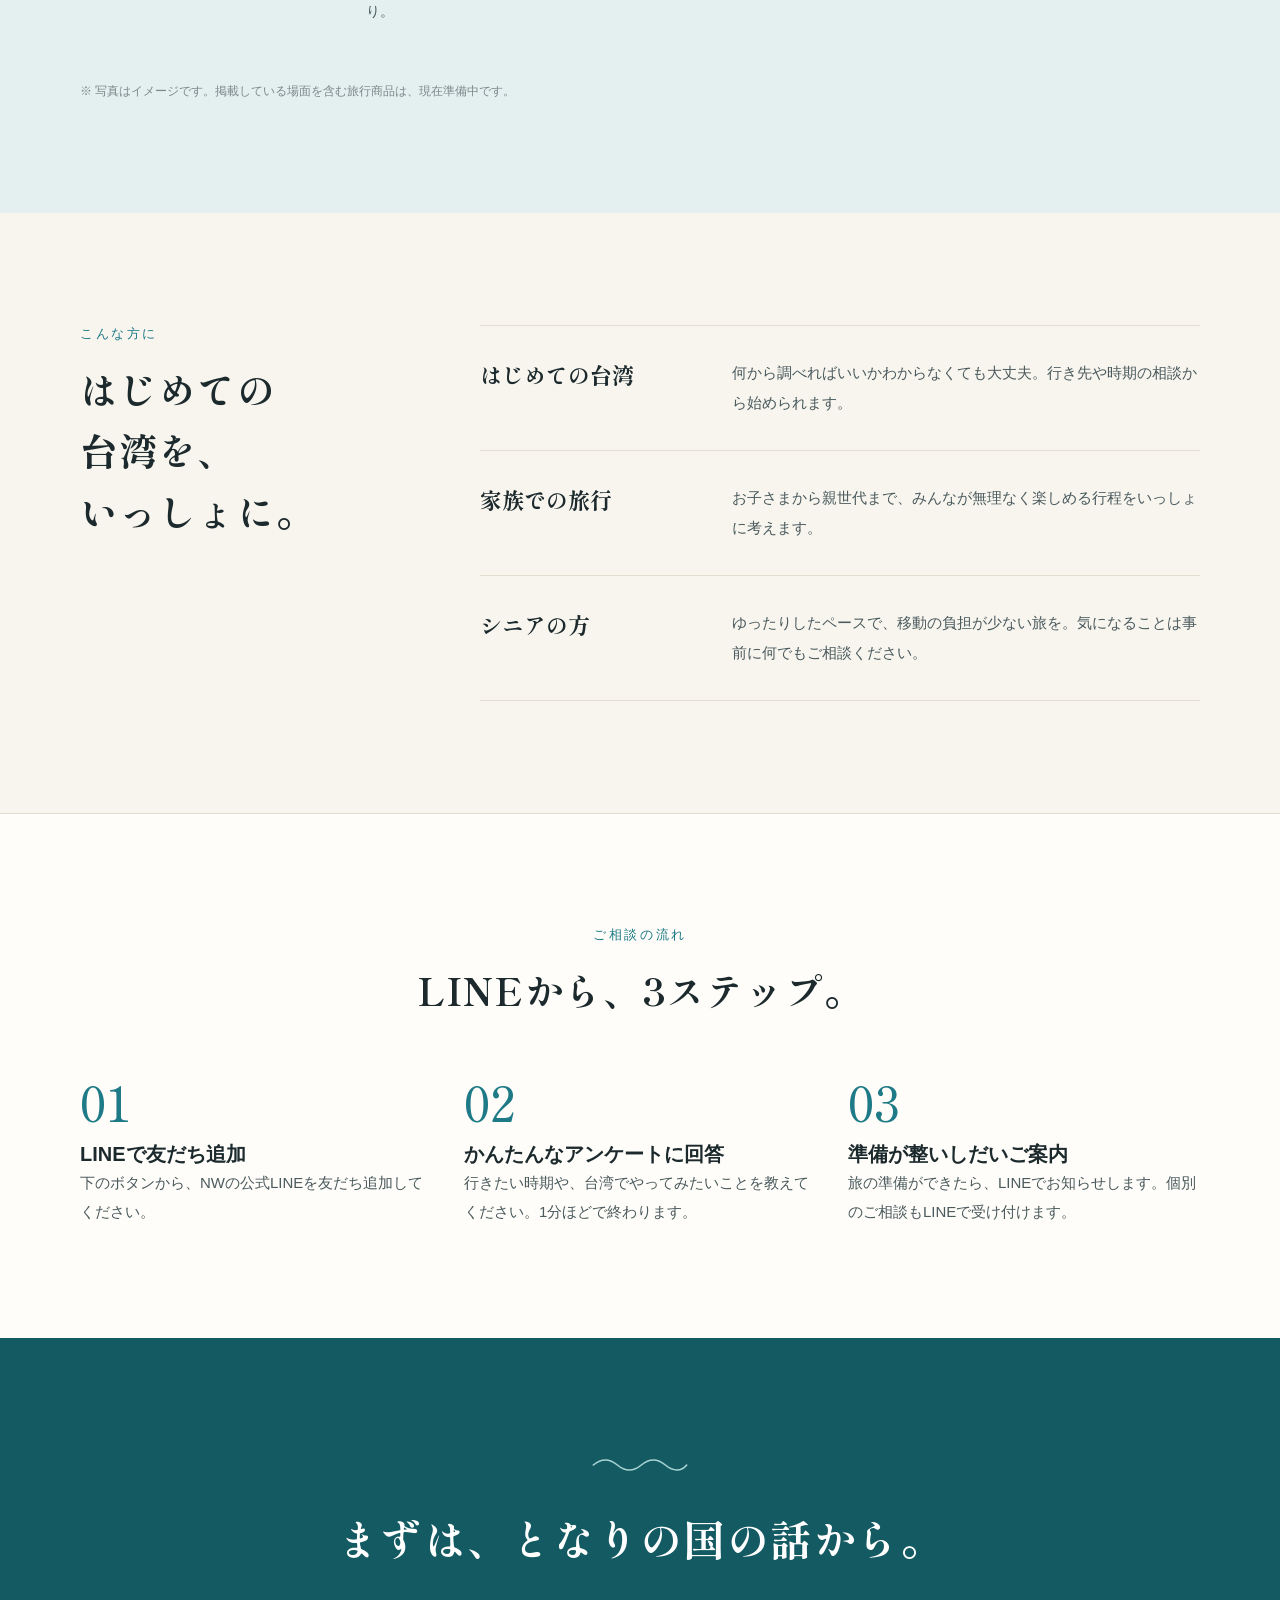
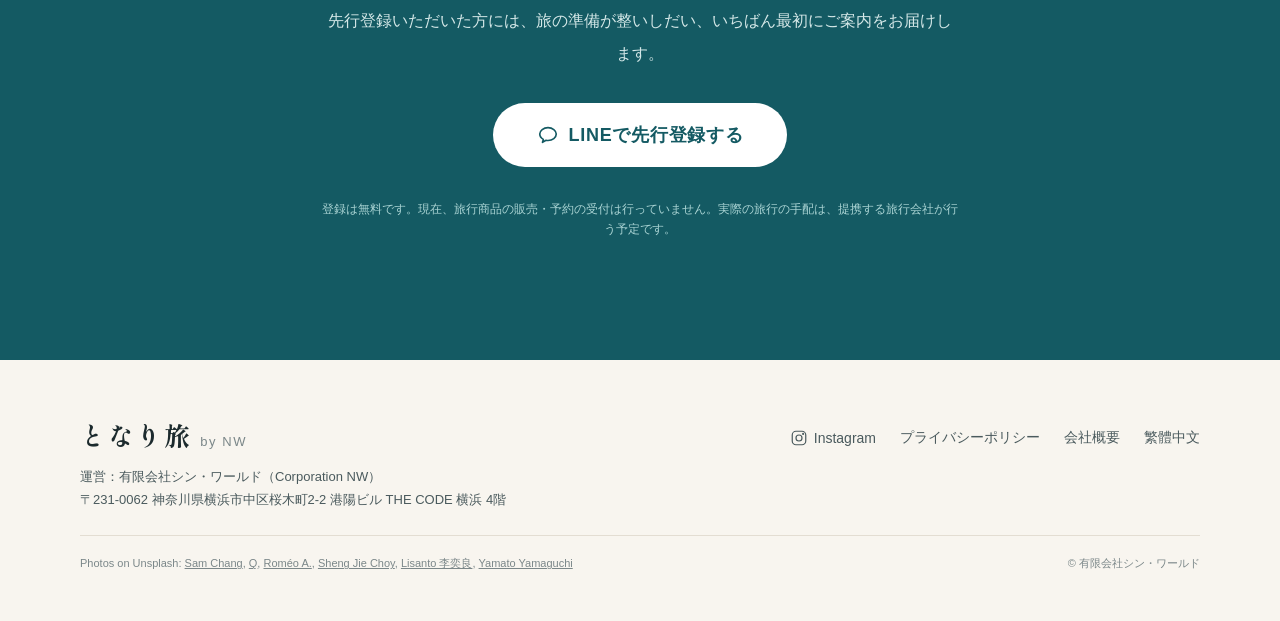
==== commit 519dda41: "先行登録を LINE のみにし、メール登録のリンクを外す 日本語版・繁體中文版とも、仮置きだった「メールで登録」のリンクを削除。  Co-Authored-By: Claude Opus 5 <nor" ====
--- a/index.html
+++ b/index.html
@@ -200,11 +200,10 @@
       <h2 class="h2">まずは、<br class="br-m">となりの国の話から。</h2>
       <p class="body">先行登録いただいた方には、旅の準備が整いしだい、いちばん最初にご案内をお届けします。</p>
       <div class="entry__actions">
-        <a class="btn btn--lg btn--light" href="#" data-todo="LINE友だち追加URL">
+        <a class="btn btn--lg btn--light" href="https://lin.ee/ViMEpgx">
           <svg width="22" height="22" viewBox="0 0 24 24" fill="none" stroke="currentColor" stroke-width="1.8" stroke-linecap="round" stroke-linejoin="round" aria-hidden="true"><path d="M12 4c-4.97 0-9 3.13-9 7 0 2.4 1.55 4.52 3.93 5.78L6 20l3.9-2.2c.68.13 1.38.2 2.1.2 4.97 0 9-3.13 9-7s-4.03-7-9-7z"/></svg>
           LINEで先行登録する
         </a>
-        <a class="entry__sub" href="#" data-todo="登録フォームURL">LINEを使わない方は、メールで登録</a>
       </div>
       <p class="note">登録は無料です。現在、旅行商品の販売・予約の受付は行っていません。実際の旅行の手配は、提携する旅行会社が行う予定です。</p>
     </div>
@@ -226,7 +225,7 @@
           <svg width="18" height="18" viewBox="0 0 24 24" fill="none" stroke="currentColor" stroke-width="1.6" stroke-linecap="round" stroke-linejoin="round" aria-hidden="true"><rect x="3" y="3" width="18" height="18" rx="5"/><circle cx="12" cy="12" r="4"/><circle cx="17.5" cy="6.5" r="0.6"/></svg>
           Instagram
         </a>
-        <a href="#" data-todo="プライバシーポリシーURL">プライバシーポリシー</a>
+        <a href="../privacy/">プライバシーポリシー</a>
         <a href="../">会社概要</a>
         <a href="zh-tw/" lang="zh-Hant-TW">繁體中文</a>
       </nav>
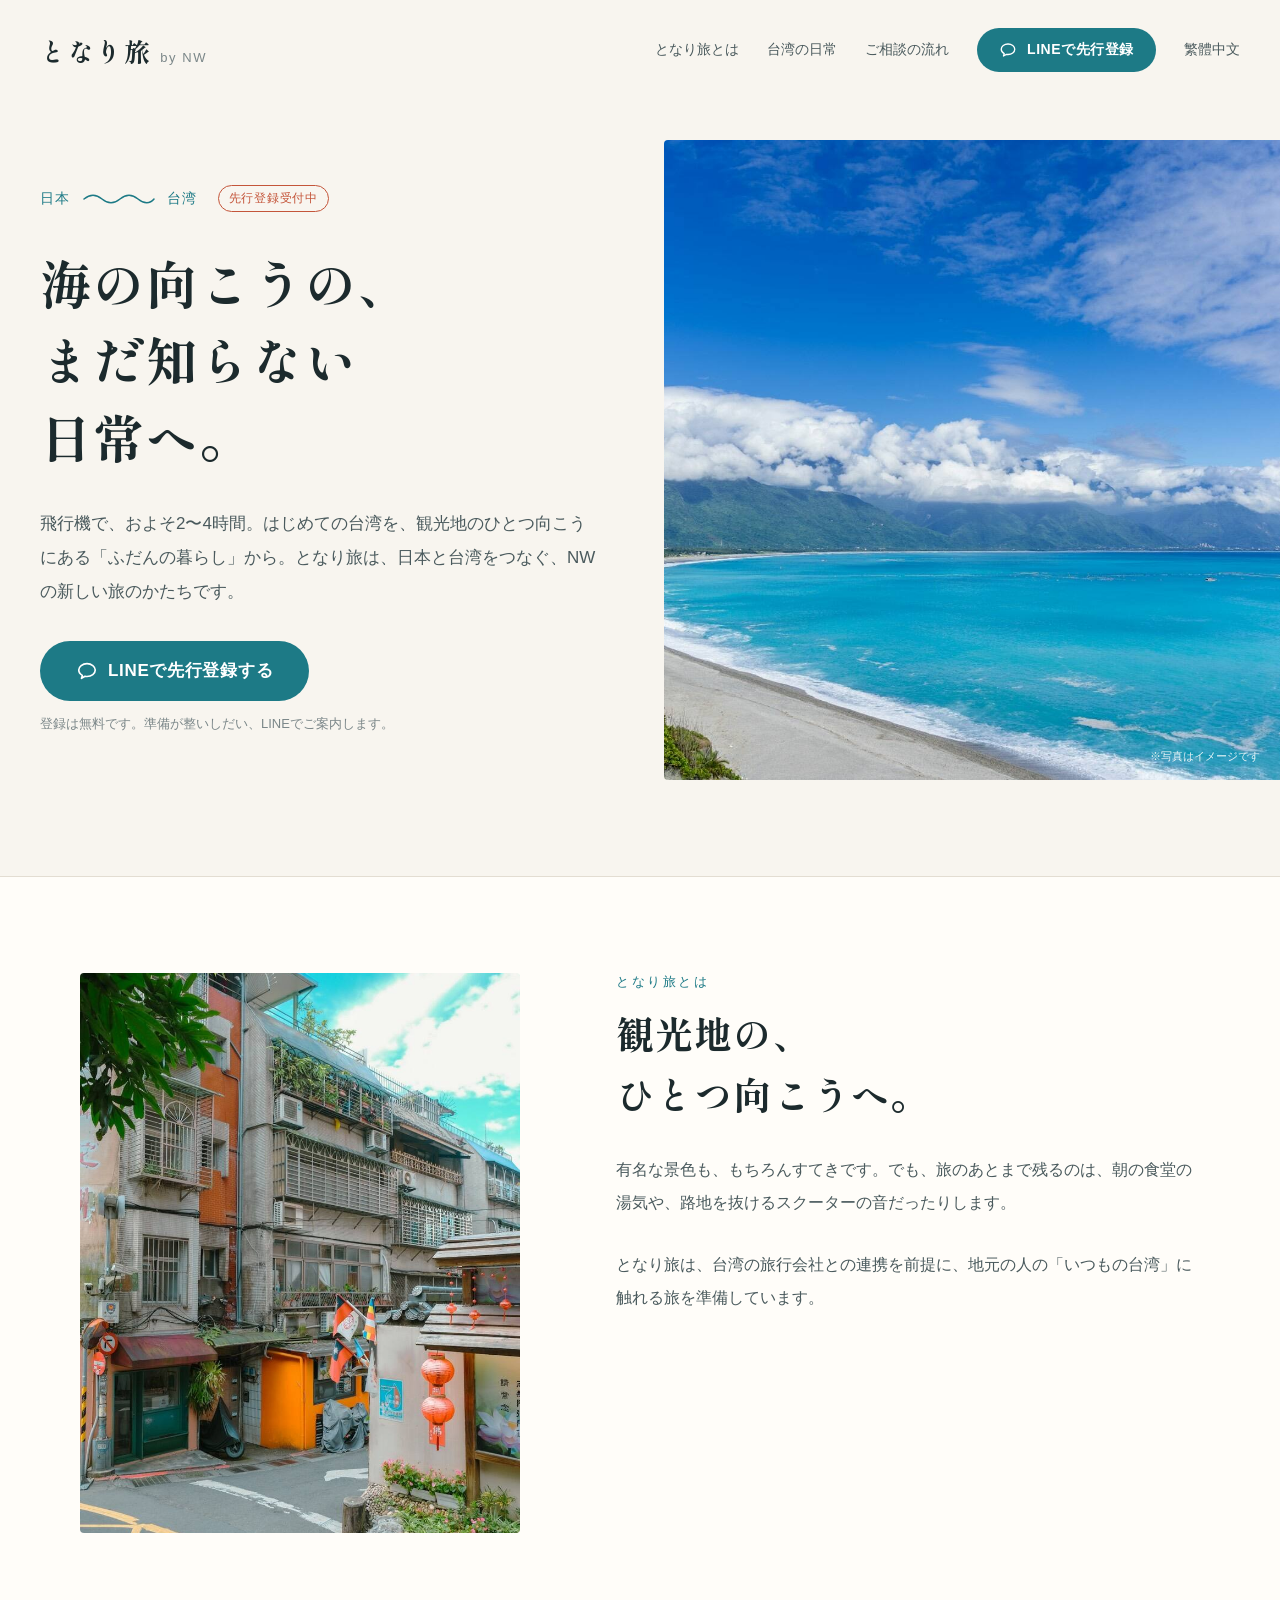
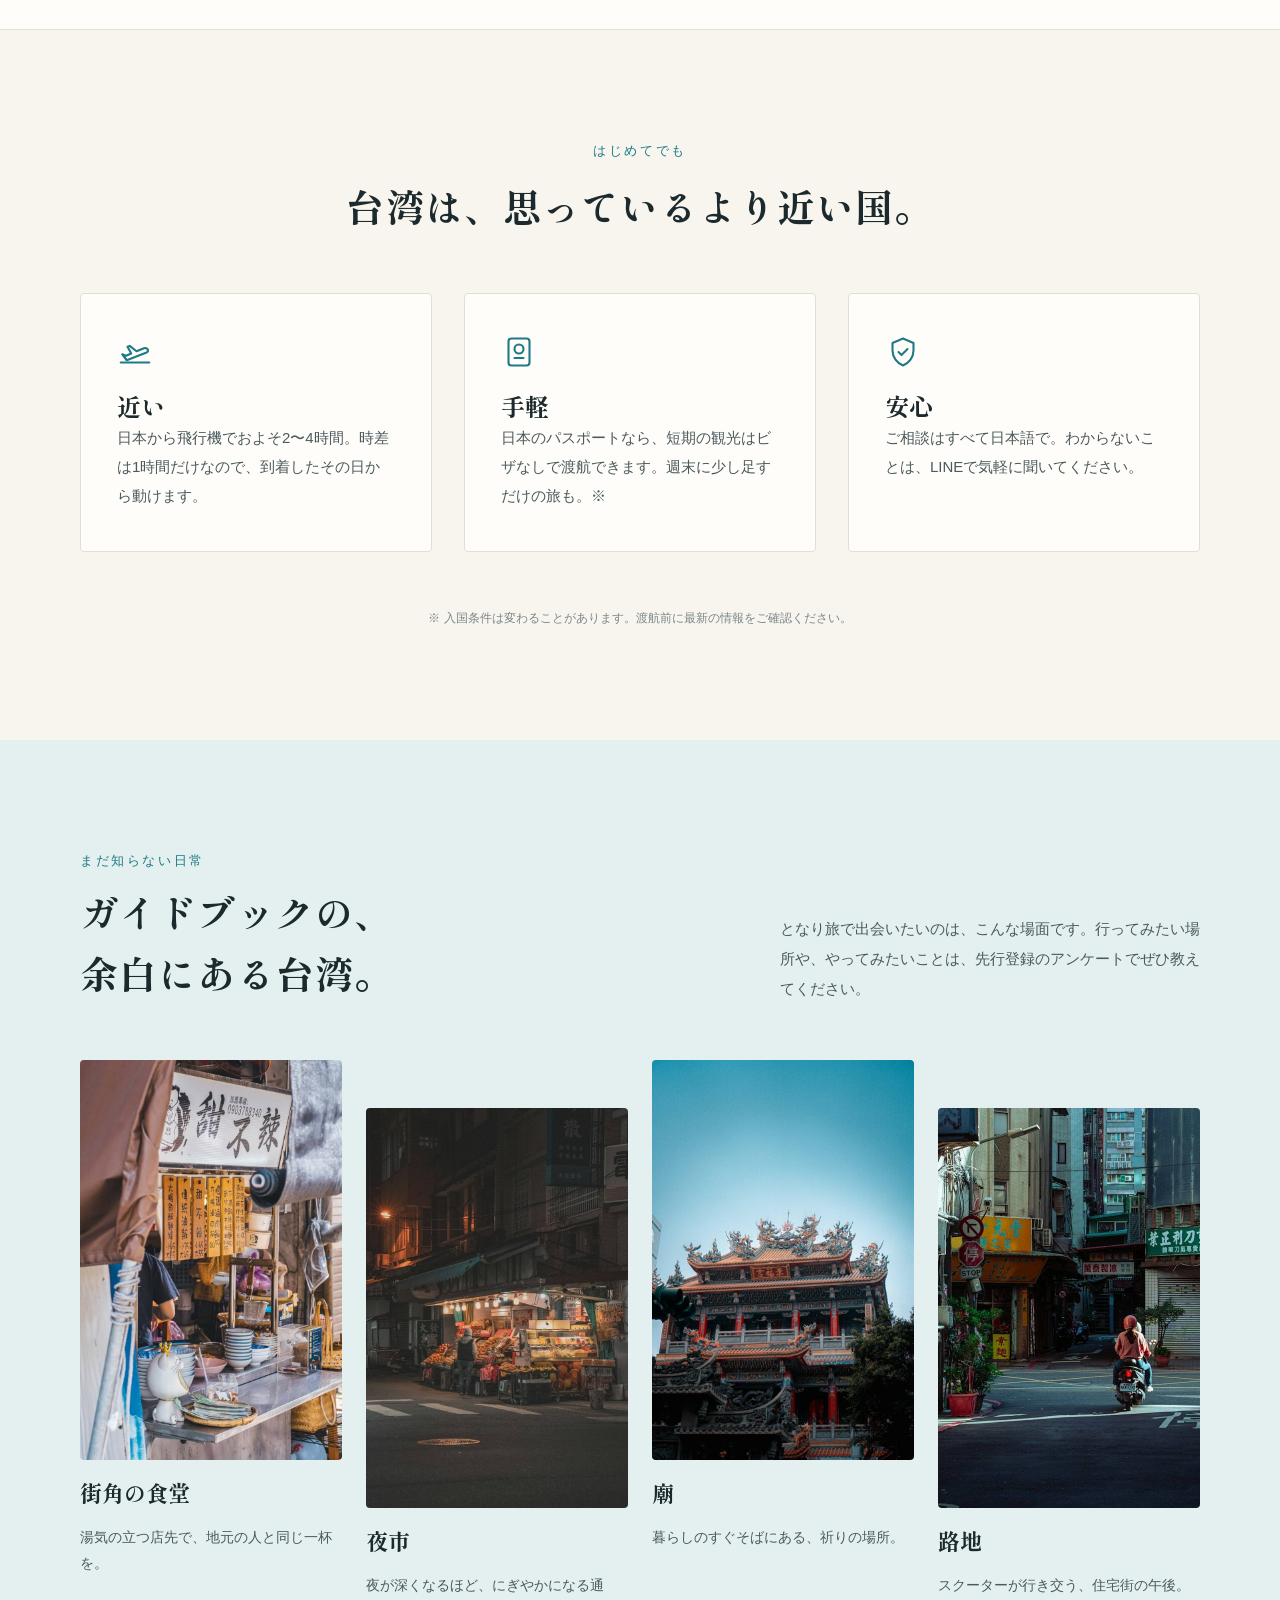
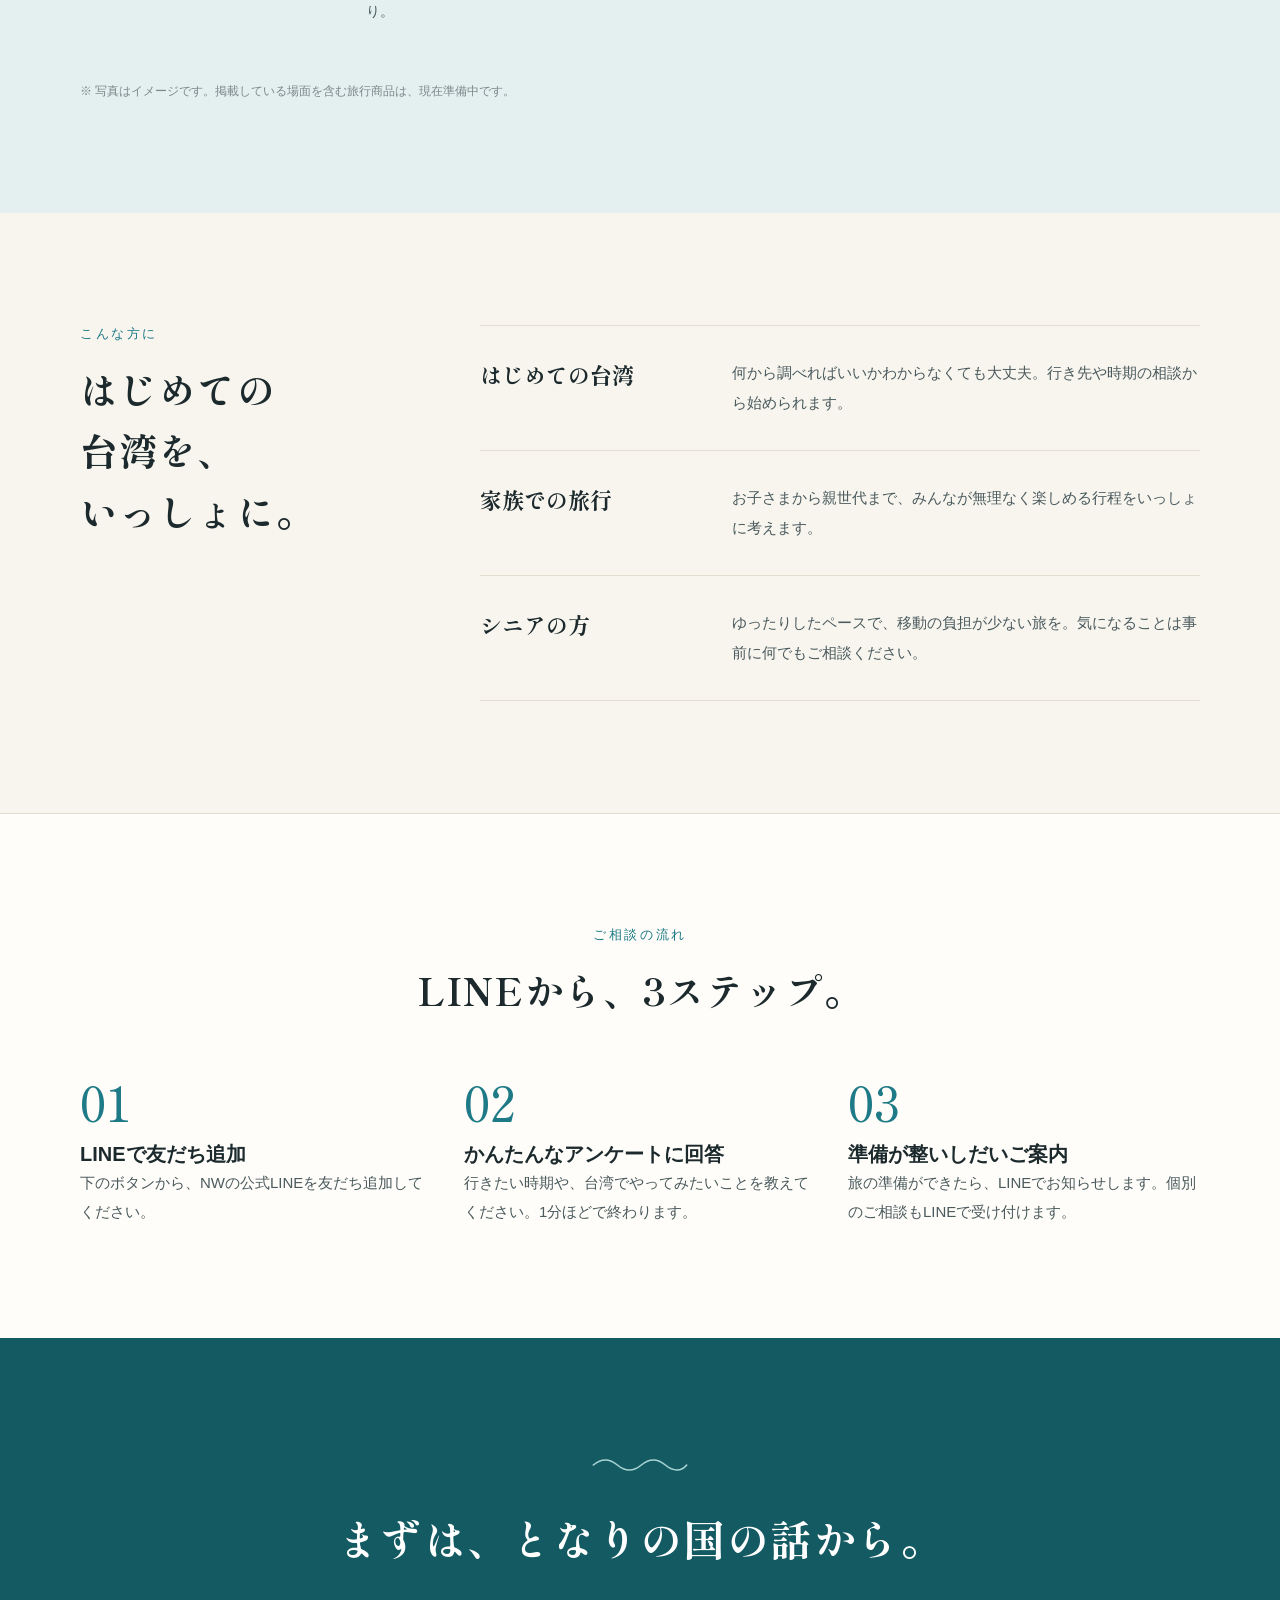
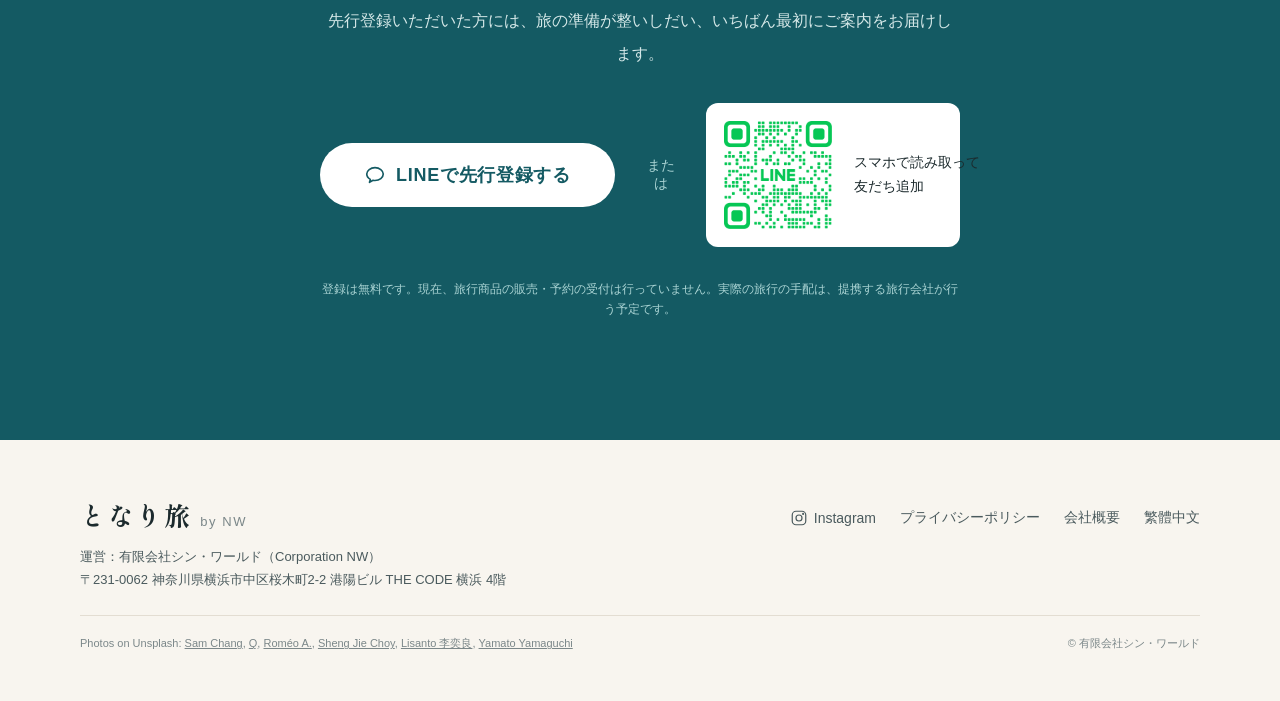
==== commit c403f8d6: "パソコンで見ているときだけ、LINE の友だち追加 QR コードをボタンの横に表示する - LINE 公式の QR 画像を経路ごとに配置（日本語版：oat__id=7175007、繁體中文版：oat_" ====
--- a/index.html
+++ b/index.html
@@ -204,6 +204,11 @@
           <svg width="22" height="22" viewBox="0 0 24 24" fill="none" stroke="currentColor" stroke-width="1.8" stroke-linecap="round" stroke-linejoin="round" aria-hidden="true"><path d="M12 4c-4.97 0-9 3.13-9 7 0 2.4 1.55 4.52 3.93 5.78L6 20l3.9-2.2c.68.13 1.38.2 2.1.2 4.97 0 9-3.13 9-7s-4.03-7-9-7z"/></svg>
           LINEで先行登録する
         </a>
+        <span class="entry__or" aria-hidden="true">または</span>
+        <div class="entry__qr">
+          <img src="images/line-qr-ja.png" width="120" height="120" alt="LINEの友だち追加用QRコード（となり旅 by NW）">
+          <p>スマホで読み取って<br>友だち追加</p>
+        </div>
       </div>
       <p class="note">登録は無料です。現在、旅行商品の販売・予約の受付は行っていません。実際の旅行の手配は、提携する旅行会社が行う予定です。</p>
     </div>
--- a/css/style.css
+++ b/css/style.css
@@ -243,3 +243,14 @@
   .footer__links a { font-size: 14px; }
   .footer__bottom { flex-direction: row; justify-content: space-between; gap: 40px; font-size: 11px; }
 }
+
+/* パソコンで見ているときだけ、LINE の QR コードをボタンの横に出す（スマホでは自分の画面の QR を読み取れないため出さない） */
+.entry__or, .entry__qr { display: none; }
+@media (min-width: 900px) and (hover: hover) and (pointer: fine) {
+  .entry__actions { flex-direction: row; justify-content: center; align-items: center; gap: 28px; }
+  .entry__or { display: block; font-size: 14px; color: var(--sea-soft); }
+  .entry__qr { display: flex; align-items: center; gap: 16px; padding: 12px 22px 12px 12px; background: #fff; border-radius: 12px; }
+  .entry__qr img { display: block; width: 120px; height: 120px; }
+  .entry__qr p { margin: 0; font-size: 14px; line-height: 1.7; color: var(--ink); text-align: left; white-space: nowrap; }
+  .entry__actions .btn--lg { flex-shrink: 0; white-space: nowrap; }
+}
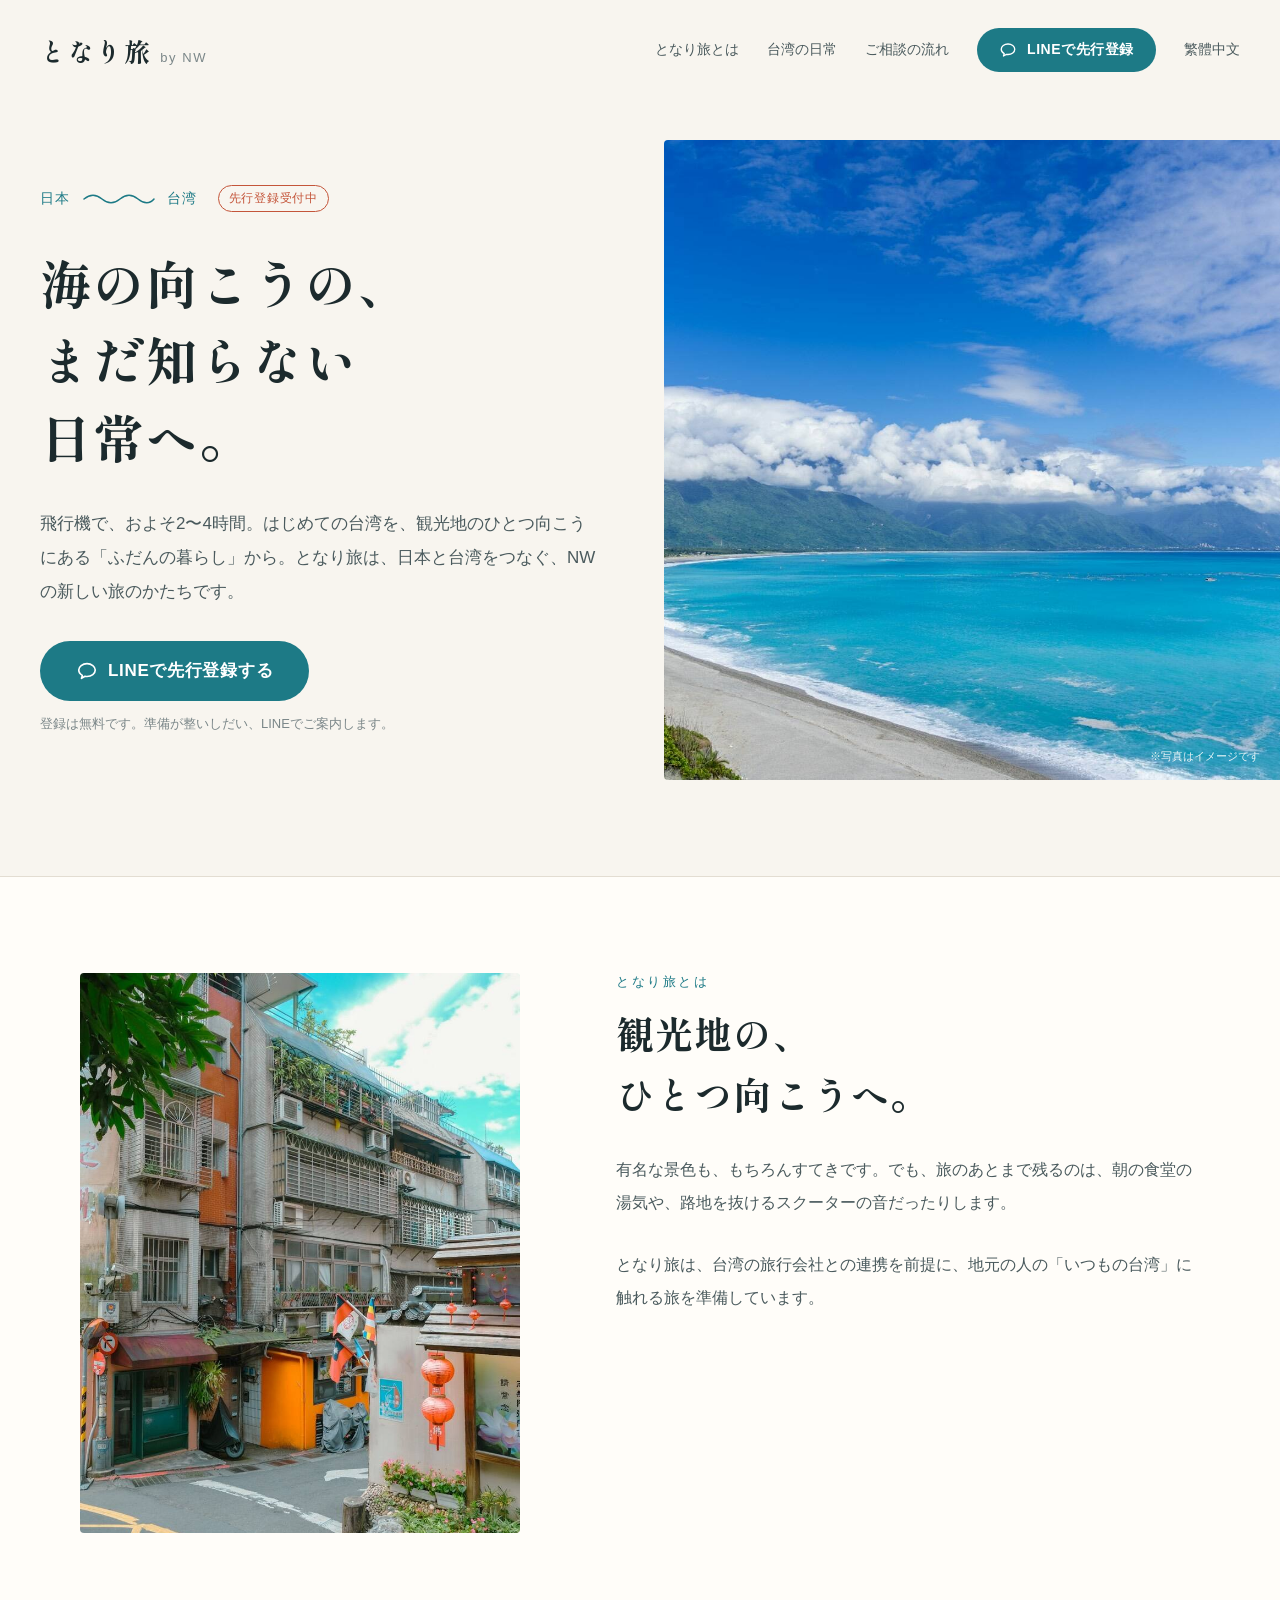
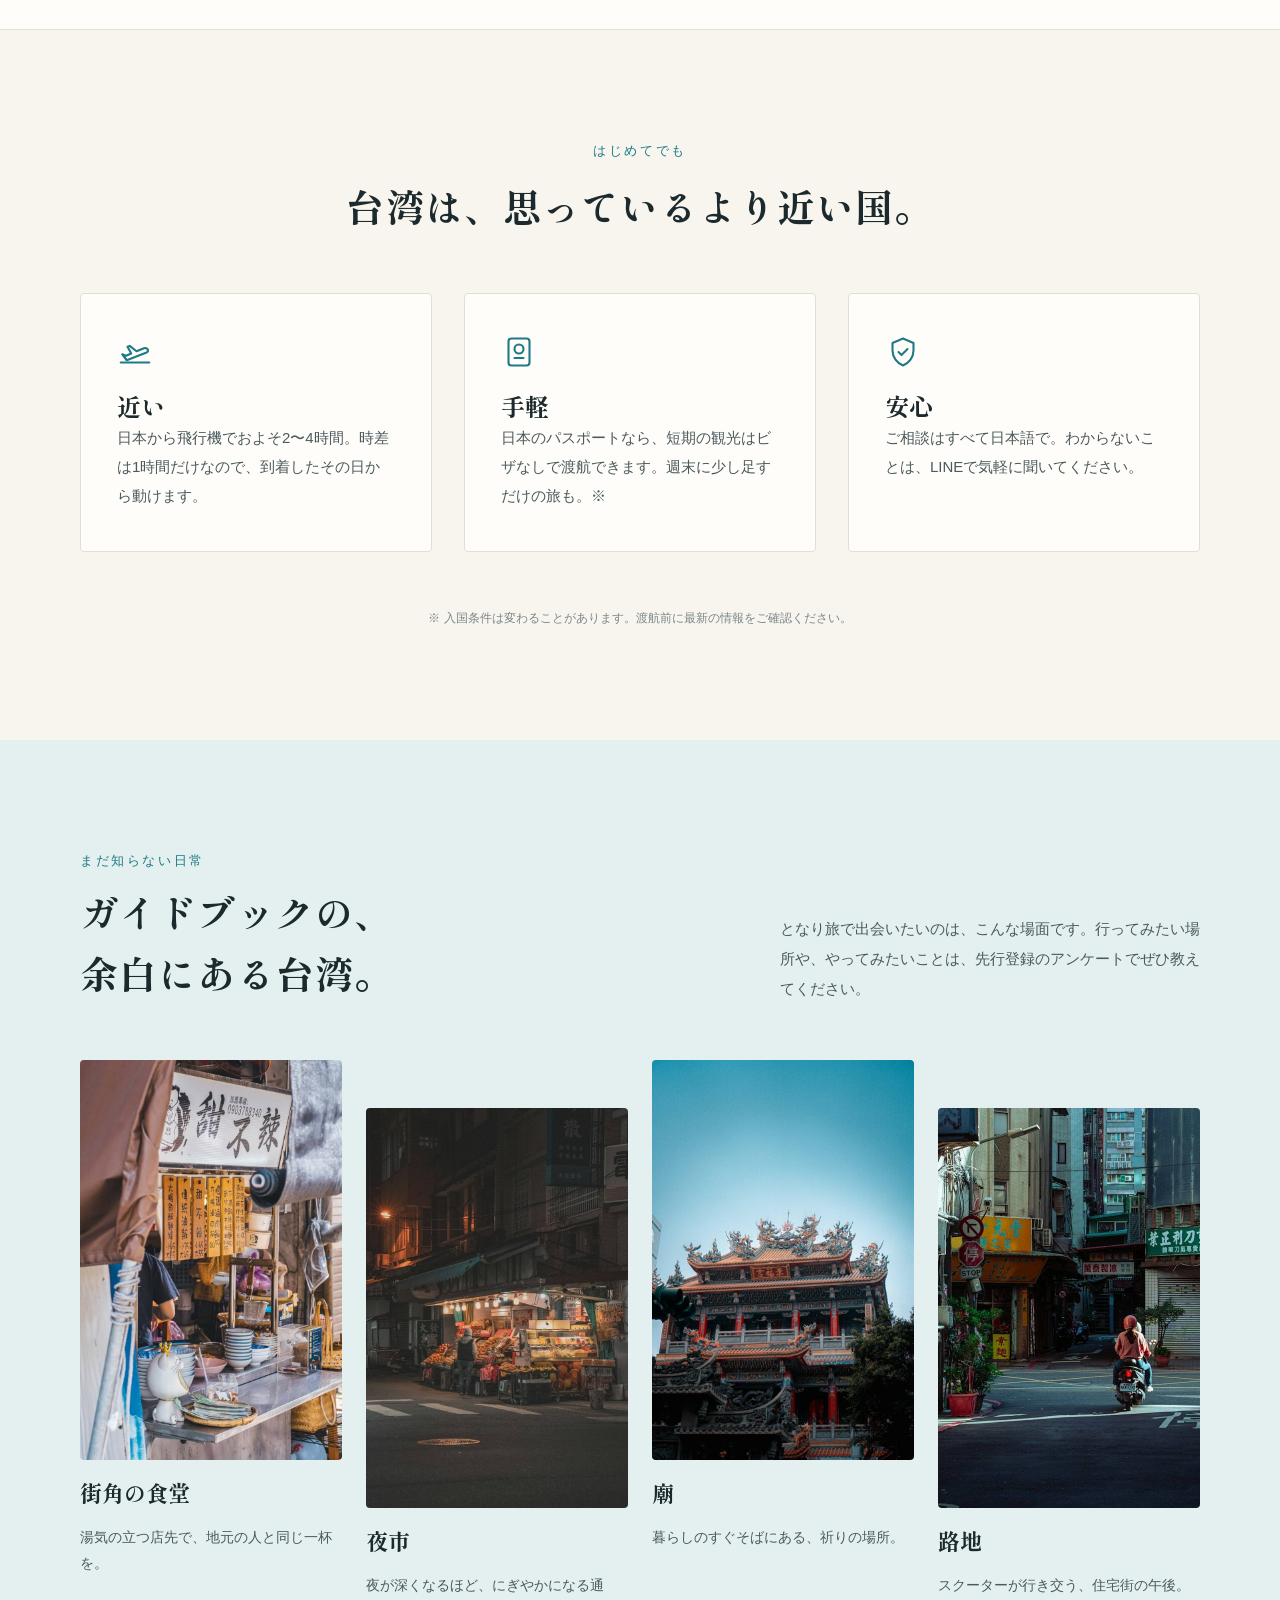
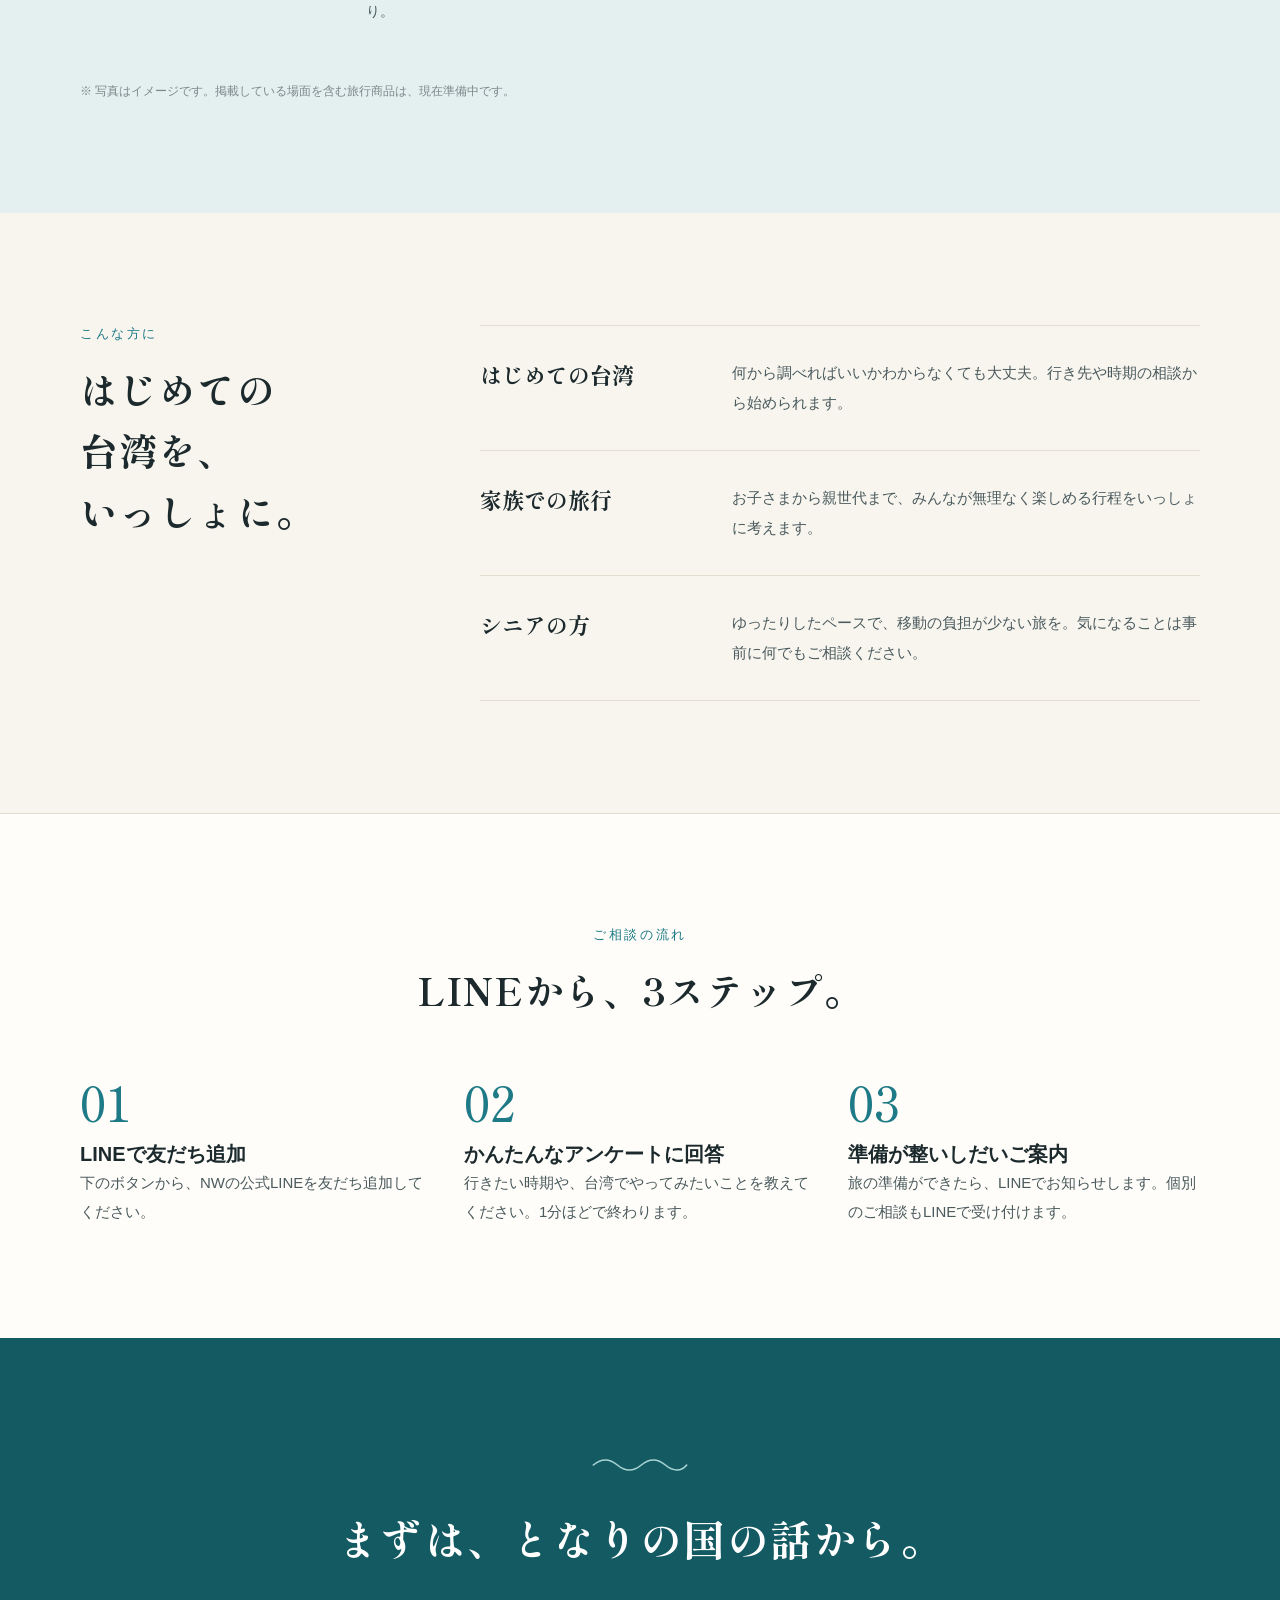
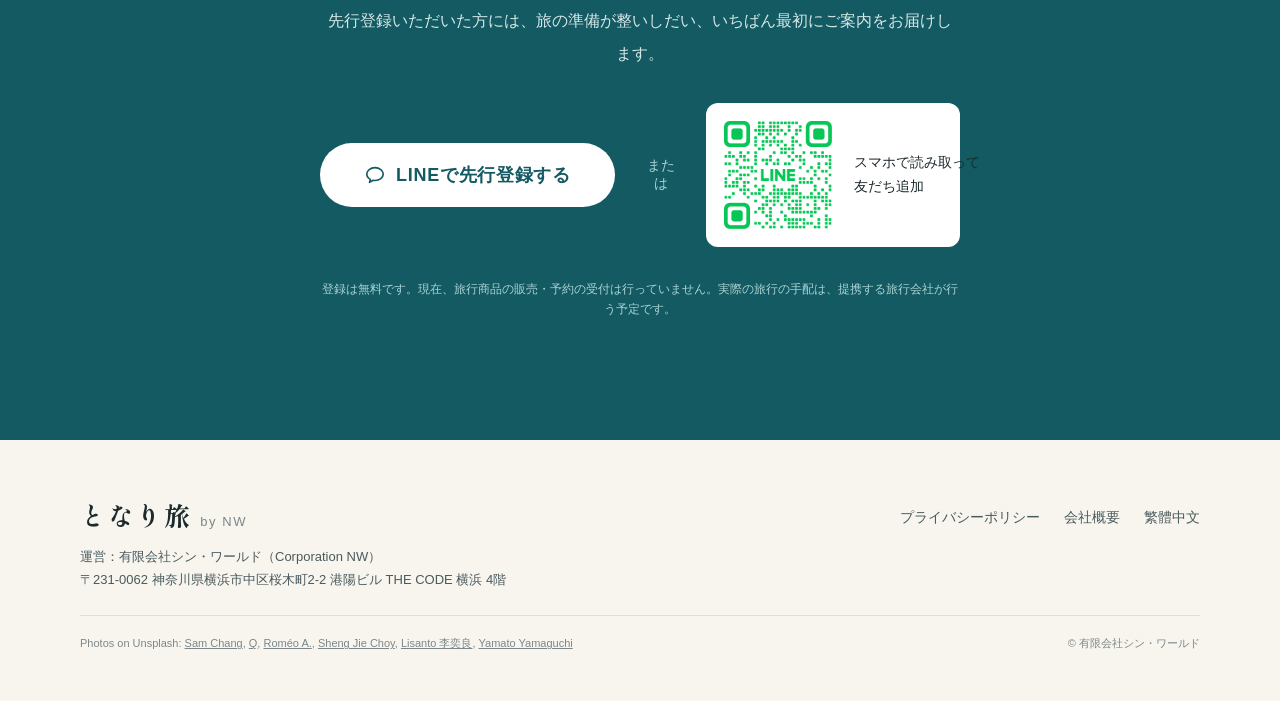
==== commit 2897a05c: "Instagram のリンクを外す（アカウント準備中のため） Co-Authored-By: Claude Opus 5 <noreply@anthropic.com>" ====
--- a/index.html
+++ b/index.html
@@ -226,10 +226,6 @@
         <p class="footer__info">運営：有限会社シン・ワールド（Corporation NW）<br>〒231-0062 神奈川県横浜市中区桜木町2-2 港陽ビル THE CODE 横浜 4階</p>
       </div>
       <nav class="footer__links" aria-label="関連リンク">
-        <a href="#" data-todo="Instagram URL">
-          <svg width="18" height="18" viewBox="0 0 24 24" fill="none" stroke="currentColor" stroke-width="1.6" stroke-linecap="round" stroke-linejoin="round" aria-hidden="true"><rect x="3" y="3" width="18" height="18" rx="5"/><circle cx="12" cy="12" r="4"/><circle cx="17.5" cy="6.5" r="0.6"/></svg>
-          Instagram
-        </a>
         <a href="../privacy/">プライバシーポリシー</a>
         <a href="../">会社概要</a>
         <a href="zh-tw/" lang="zh-Hant-TW">繁體中文</a>
